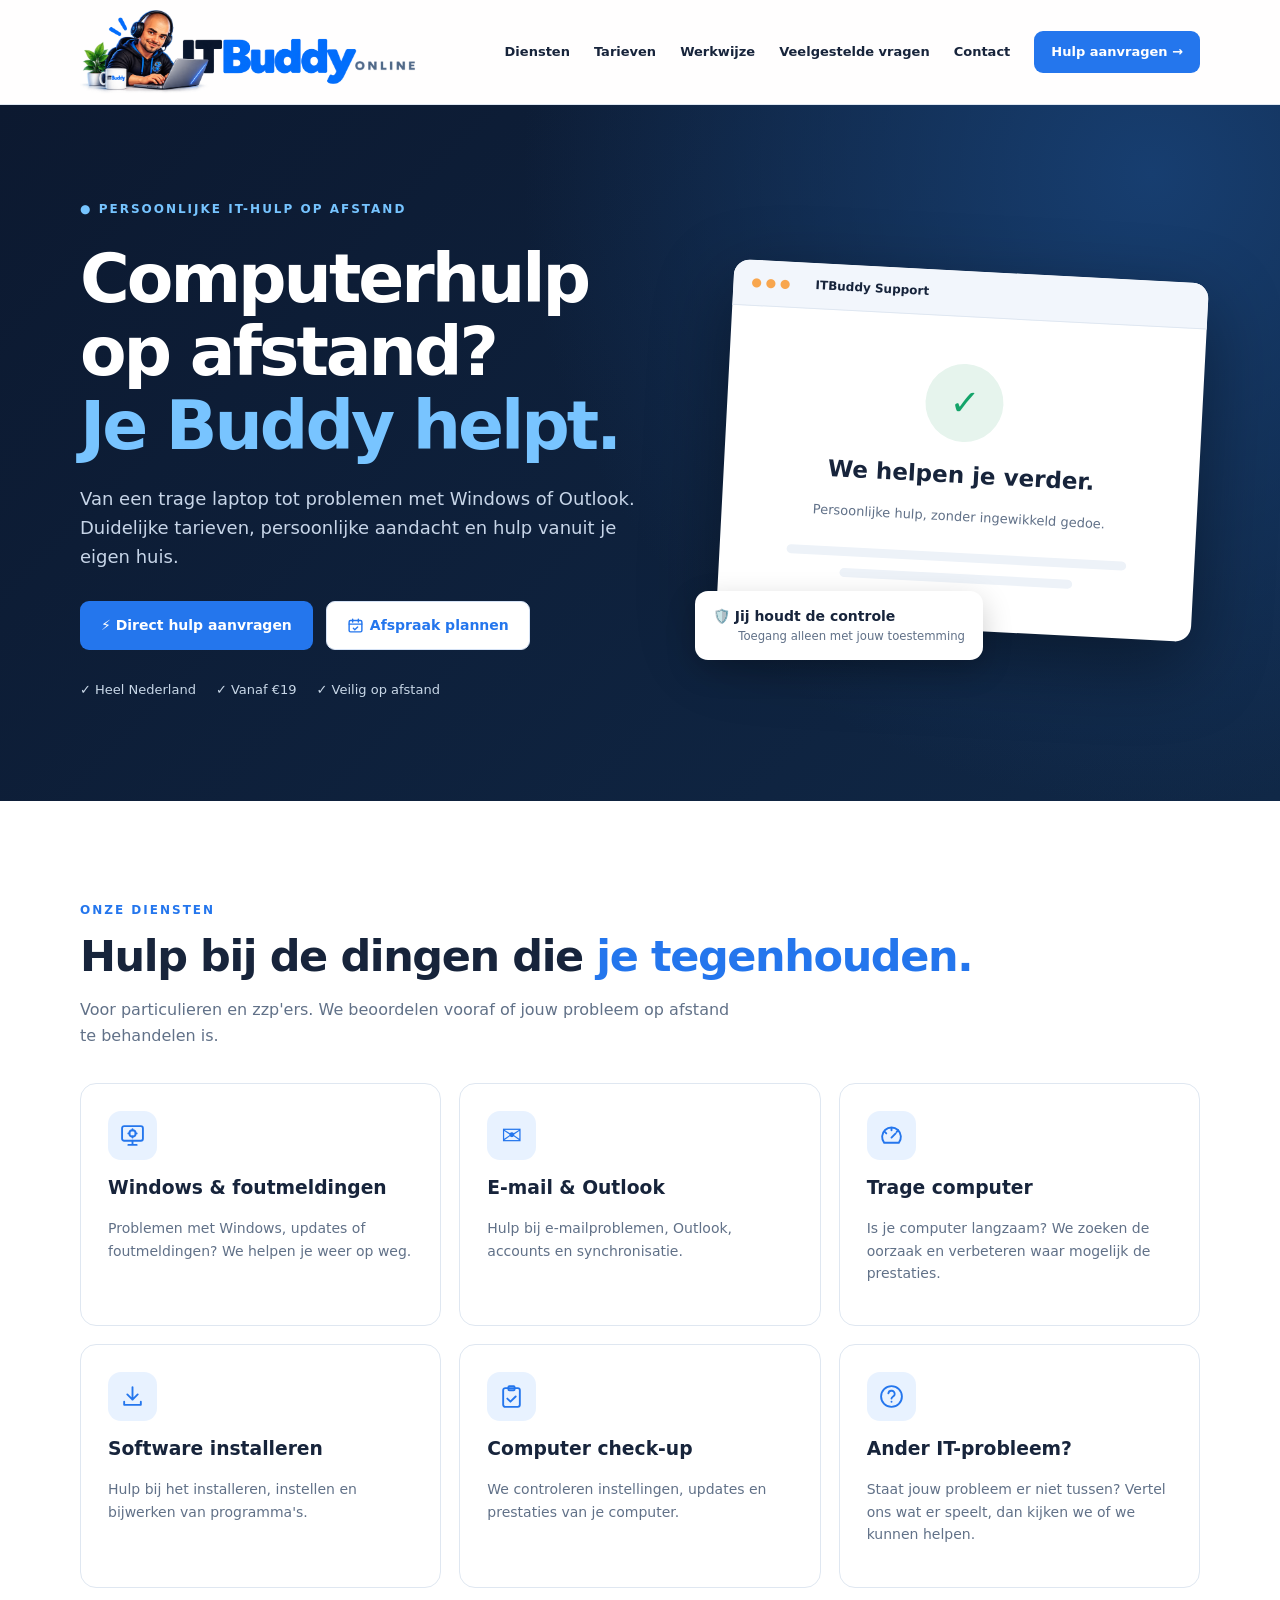
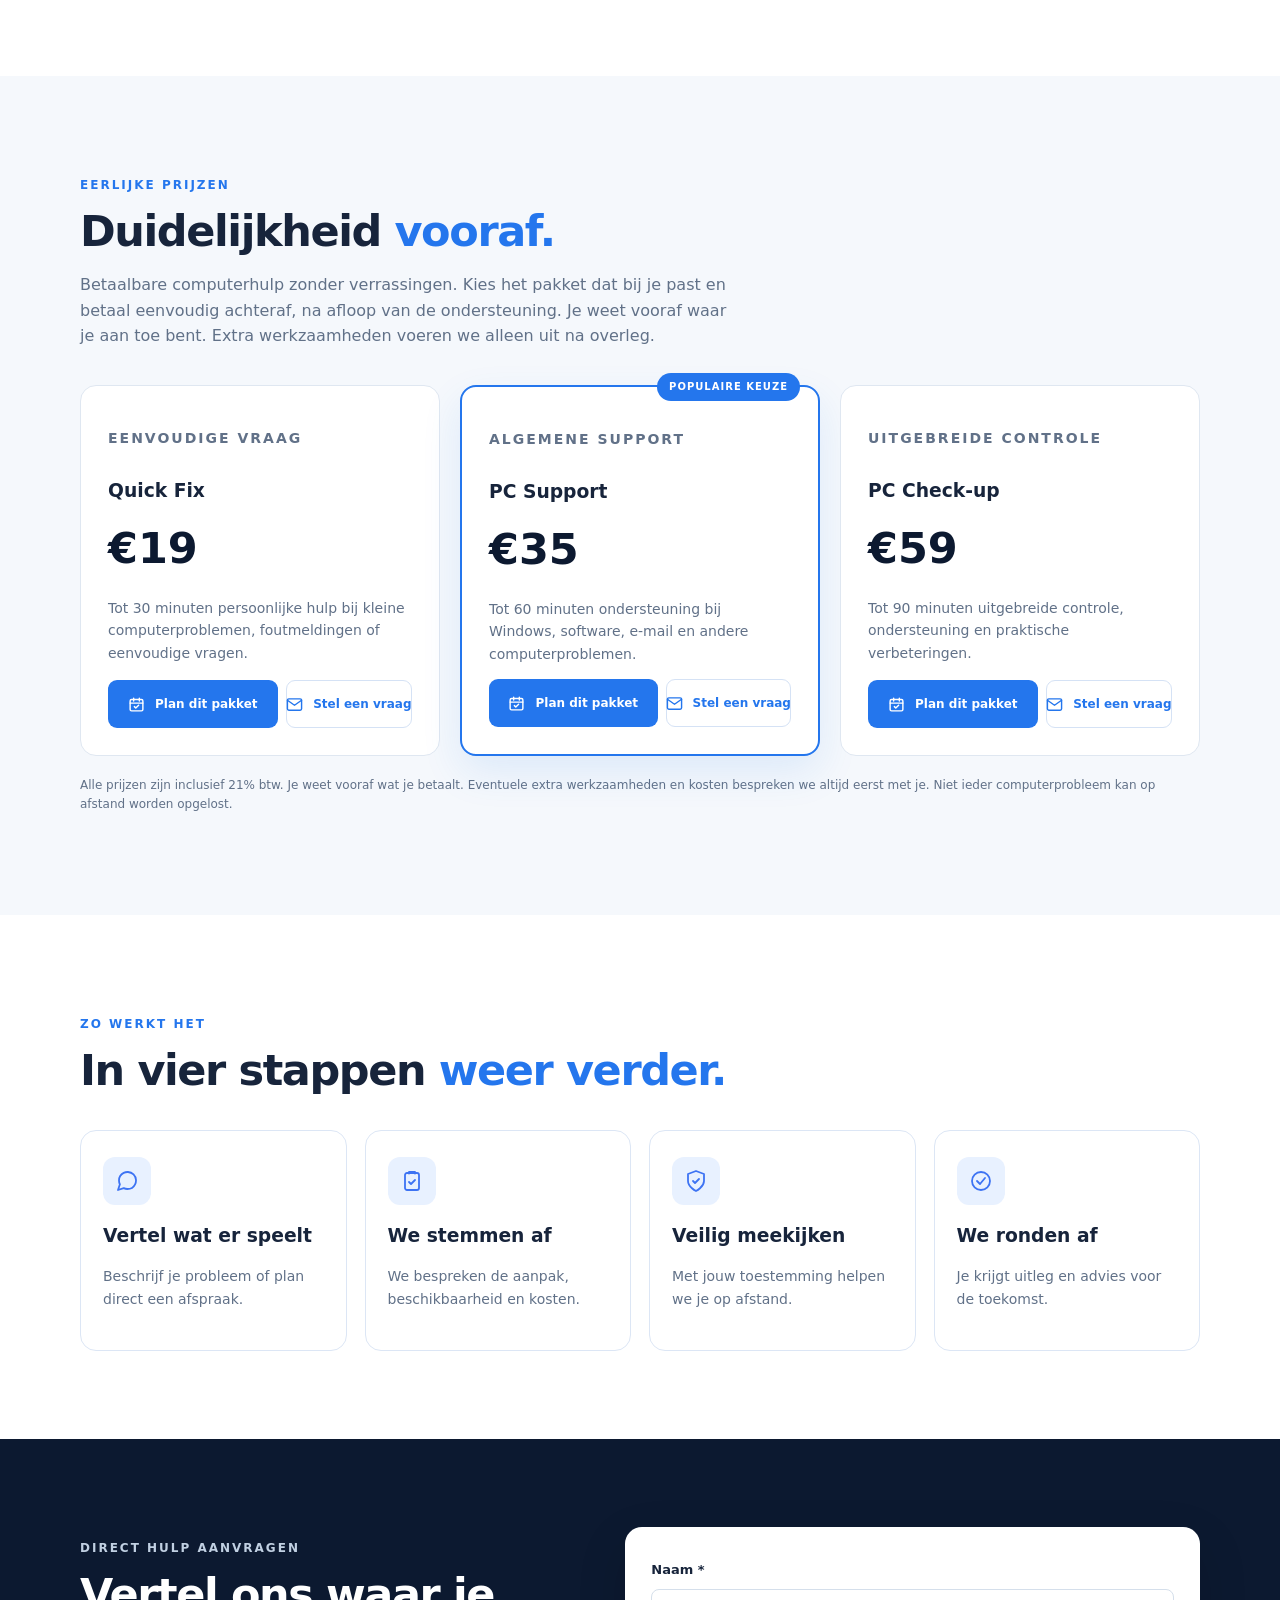
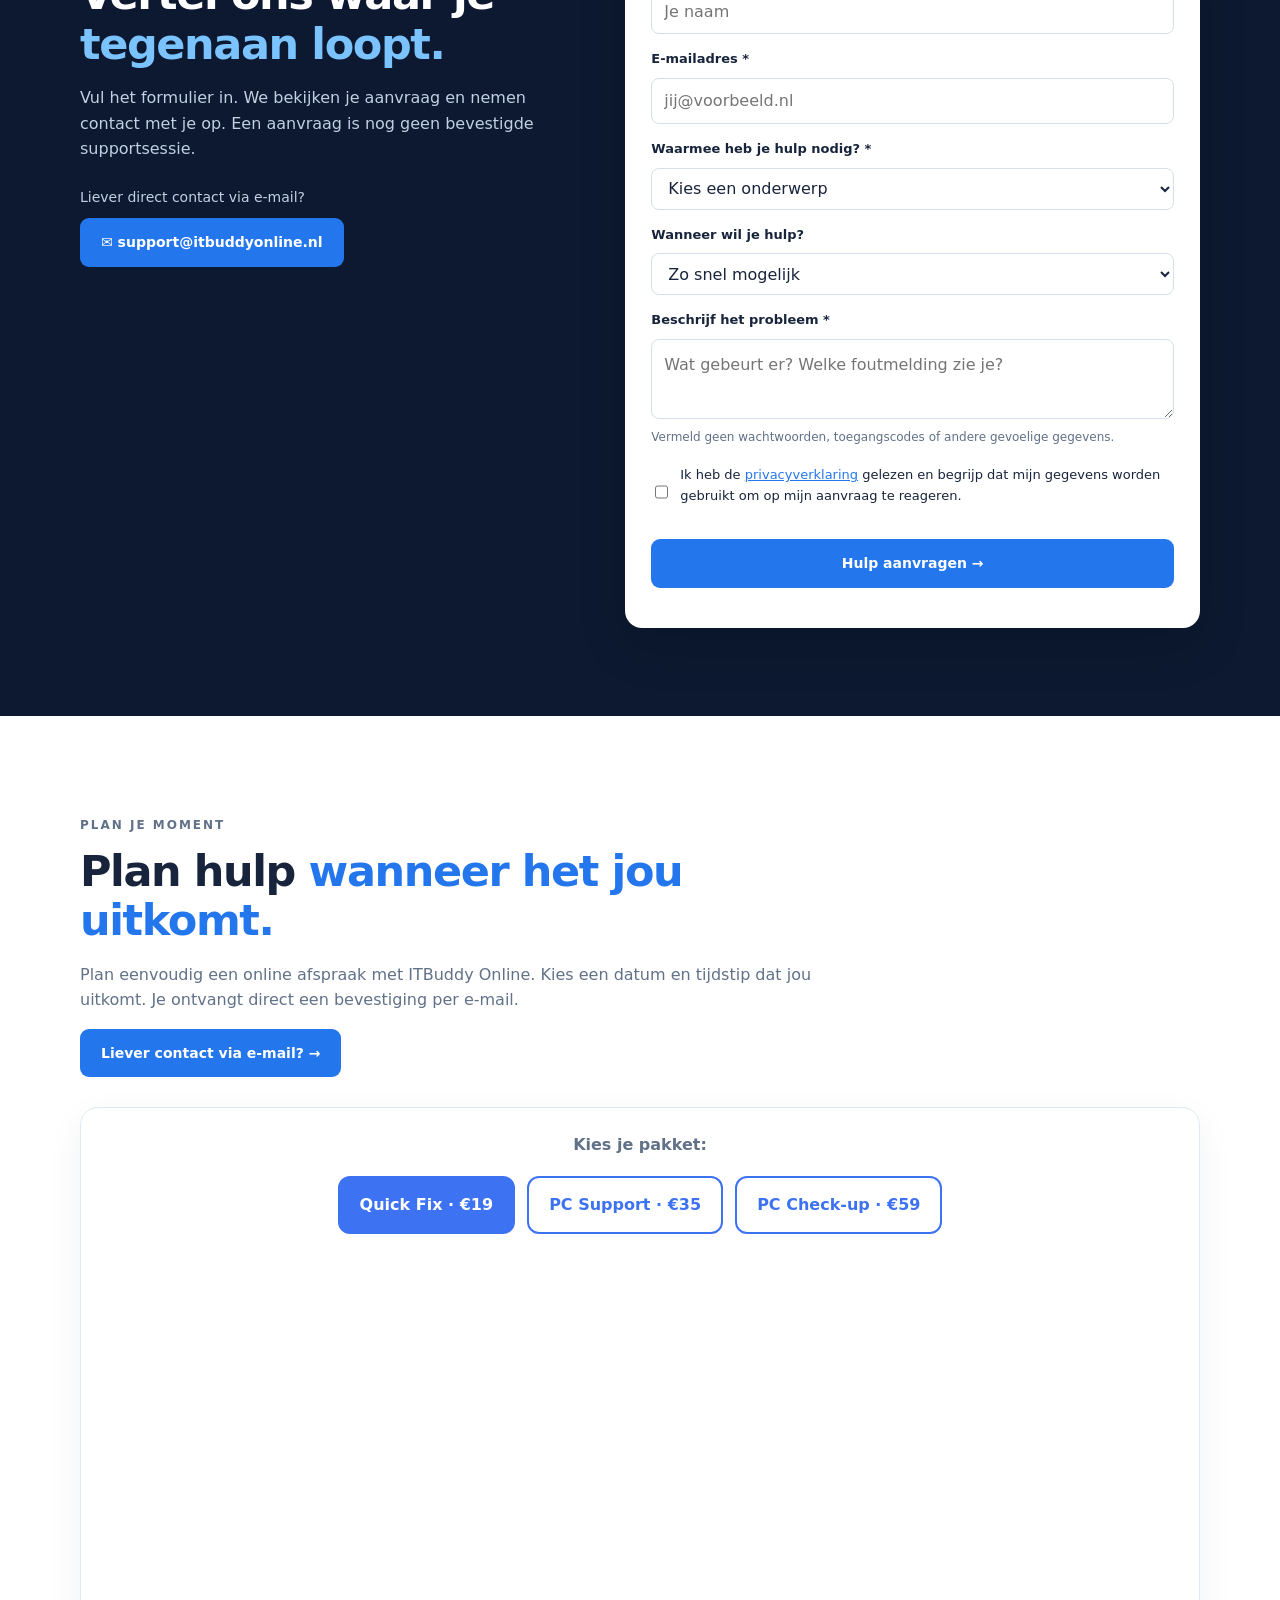
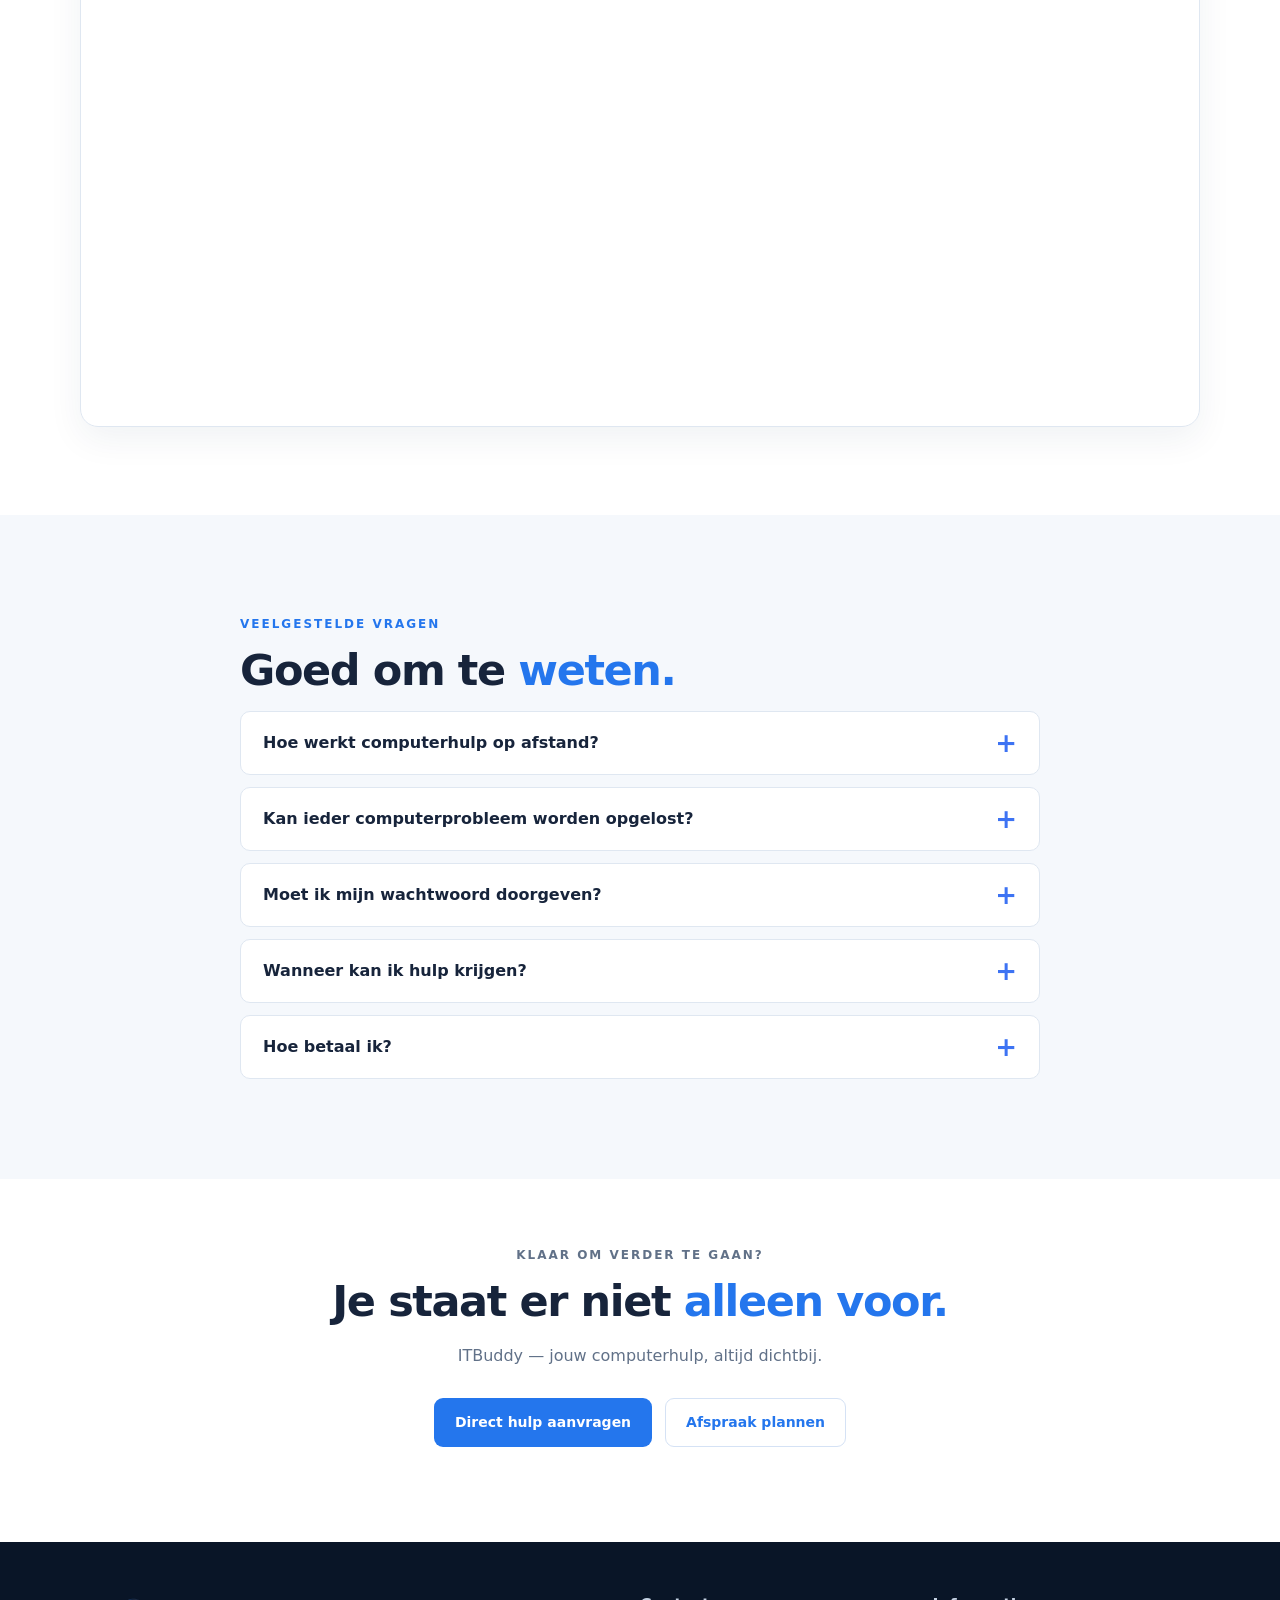
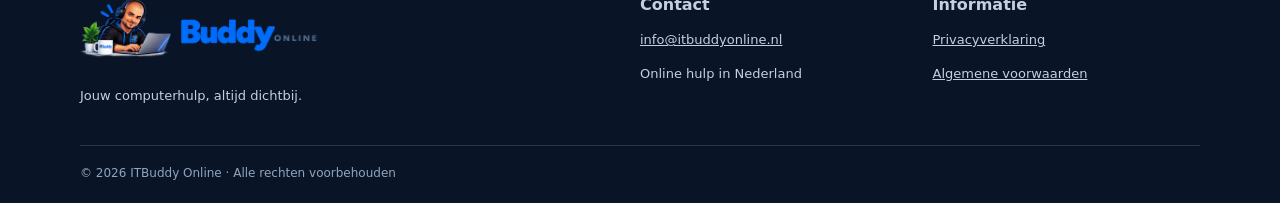
==== index.html @ d39e004c "Update hero section text in index.html" ====
<!doctype html>
<html lang="nl">
<head>
  <meta charset="utf-8">
  <meta name="viewport" content="width=device-width,initial-scale=1">
  <title>Computerhulp op Afstand vanaf €19 | ITBuddy Online</title>
  <meta name="description" content="Hulp nodig met je computer, laptop, Windows of Outlook? ITBuddy Online biedt persoonlijke computerhulp op afstand. Boek online en betaal achteraf.">
  <link rel="canonical" href="https://itbuddyonline.nl/">
  <link rel="stylesheet" href="style.css">
</head>
<body>

<header class="top"><div class="wrap nav"><a class="logo" href="#home" aria-label="ITBuddy Online home">
  <img src="itbuddy-header-compact.png" alt="ITBuddy Online" style="width:340px;height:auto;display:block;">
</a>
<button class="menu" aria-label="Menu openen" aria-expanded="false">☰</button><nav id="navigation"><a href="#diensten">Diensten</a><a href="#tarieven">Tarieven</a><a href="#werkwijze">Werkwijze</a><a href="#faq">Veelgestelde vragen</a><a href="#contact">Contact</a><a class="nav-cta" href="#hulp">Hulp aanvragen →</a></nav></div></header>
<main id="home"><section class="hero"><div class="wrap hero-grid"><div><div class="eyebrow">● PERSOONLIJKE IT-HULP OP AFSTAND</div><h1>Computerhulp op afstand?<br><em>Je Buddy helpt.</em></h1><p class="lead">Van een trage laptop tot problemen met Windows of Outlook. Duidelijke tarieven, persoonlijke aandacht en hulp vanuit je eigen huis.</p><div class="actions"><a class="btn primary" href="#hulp">⚡ Direct hulp aanvragen</a><a class="btn secondary" href="#afspraak">
  <svg xmlns="http://www.w3.org/2000/svg" width="17" height="17"
       viewBox="0 0 24 24" fill="none"
       stroke="currentColor" stroke-width="2"
       stroke-linecap="round" stroke-linejoin="round"
       style="vertical-align:middle;margin-right:6px;">
    <rect x="3" y="5" width="18" height="16" rx="2"/>
    <path d="M16 3v4M8 3v4M3 10h18"/>
    <path d="m9 16 2 2 4-4"/>
  </svg>
  Afspraak plannen
</a></div><div class="proof"><span>✓ Heel Nederland</span><span>✓ Vanaf €19</span><span>✓ Veilig op afstand</span></div></div><div class="hero-visual"><div class="screen"><div class="screen-top"><span>● ● ●</span><b>ITBuddy Support</b></div><div class="screen-body"><div class="orb">✓</div><h3>We helpen je verder.</h3><p>Persoonlijke hulp, zonder ingewikkeld gedoe.</p><div class="fake-line"></div><div class="fake-line short"></div></div></div><div class="float-card">🛡️ <strong>Jij houdt de controle</strong><small>Toegang alleen met jouw toestemming</small></div></div></div></section>
<section class="section" id="diensten"><div class="wrap"><p class="kicker">ONZE DIENSTEN</p><h2>Hulp bij de dingen die <span>je tegenhouden.</span></h2><p class="intro">Voor particulieren en zzp'ers. We beoordelen vooraf of jouw probleem op afstand te behandelen is.</p><div class="cards"><article class="card">
<div class="symbol"><svg width="25" height="25" viewBox="0 0 24 24" fill="none" stroke="currentColor" stroke-width="1.8" stroke-linecap="round" stroke-linejoin="round"><rect x="2" y="3" width="20" height="14" rx="2"/><path d="M8 21h8M12 17v4"/><circle cx="12" cy="10" r="3"/><path d="M12 6v1m0 6v1m-4-4h1m6 0h1"/></svg></div>
  <h3>Windows & foutmeldingen</h3><p>Problemen met Windows, updates of foutmeldingen? We helpen je weer op weg.</p></article><article class="card"><div class="symbol">✉</div><h3>E-mail & Outlook</h3><p>Hulp bij e-mailproblemen, Outlook, accounts en synchronisatie.</p></article><article class="card">
<div class="symbol"><svg width="25" height="25" viewBox="0 0 24 24" fill="none" stroke="currentColor" stroke-width="1.8" stroke-linecap="round" stroke-linejoin="round"><path d="M12 14l4-4"/><path d="M5 19a9 9 0 1 1 14 0z"/><path d="M12 5v2M5.6 8.6 7 10m10-1.4L18.4 7"/></svg></div>
  <h3>Trage computer</h3><p>Is je computer langzaam? We zoeken de oorzaak en verbeteren waar mogelijk de prestaties.</p></article><article class="card">
<div class="symbol"><svg width="25" height="25" viewBox="0 0 24 24" fill="none" stroke="currentColor" stroke-width="1.8" stroke-linecap="round" stroke-linejoin="round"><path d="M12 3v12m-5-5 5 5 5-5"/><path d="M4 17v3h16v-3"/></svg></div>
  <h3>Software installeren</h3><p>Hulp bij het installeren, instellen en bijwerken van programma's.</p></article><article class="card">
<div class="symbol"><svg width="25" height="25" viewBox="0 0 24 24" fill="none" stroke="currentColor" stroke-width="1.8" stroke-linecap="round" stroke-linejoin="round"><rect x="4" y="4" width="16" height="18" rx="2"/><rect x="9" y="2" width="6" height="4" rx="1"/><path d="m8 14 3 3 5-5"/></svg></div>
  <h3>Computer check-up</h3><p>We controleren instellingen, updates en prestaties van je computer.</p></article><article class="card">
<div class="symbol"><svg width="25" height="25" viewBox="0 0 24 24" fill="none" stroke="currentColor" stroke-width="1.8" stroke-linecap="round" stroke-linejoin="round"><circle cx="12" cy="12" r="10"/><path d="M9 9a3 3 0 0 1 6 1c0 2-3 2-3 4"/><path d="M12 17h.01"/></svg></div>
  <h3>Ander IT-probleem?</h3><p>Staat jouw probleem er niet tussen? Vertel ons wat er speelt, dan kijken we of we kunnen helpen.</p></article></div></div></section>

<section class="section muted" id="tarieven">
  <div class="wrap">
    <p class="kicker">EERLIJKE PRIJZEN</p>
    <h2>Duidelijkheid <span>vooraf.</span></h2>
    <p class="intro">
    Betaalbare computerhulp zonder verrassingen.
Kies het pakket dat bij je past en betaal
eenvoudig achteraf, na afloop van de ondersteuning.
Je weet vooraf waar je aan toe bent.
Extra werkzaamheden voeren we alleen uit na overleg.
    </p>

    <div class="prices">

      <article class="price">
        <p class="kicker">EENVOUDIGE VRAAG</p>
        <h3>Quick Fix</h3>
        <div class="amount">€19</div>
        <p>
          Tot 30 minuten persoonlijke hulp bij kleine
          computerproblemen, foutmeldingen of
          eenvoudige vragen.
        </p>
        <div class="price-actions">
          <a class="btn primary"
             href="#afspraak"
             onclick="changePackageByIndex(0)">
            <svg xmlns="http://www.w3.org/2000/svg" width="17" height="17" viewBox="0 0 24 24" fill="none" stroke="currentColor" stroke-width="2" stroke-linecap="round" stroke-linejoin="round" style="vertical-align:middle;margin-right:6px"><rect x="3" y="5" width="18" height="16" rx="2"/><path d="M16 3v4M8 3v4M3 10h18"/><path d="m9 15 2 2 4-4"/></svg>Plan dit pakket
          </a>
          <a class="btn secondary"
             href="mailto:support@itbuddyonline.nl?subject=Vraag%20over%20Quick%20Fix">
            <svg xmlns="http://www.w3.org/2000/svg" width="17" height="17" viewBox="0 0 24 24" fill="none" stroke="currentColor" stroke-width="2" stroke-linecap="round" stroke-linejoin="round" style="vertical-align:middle;margin-right:6px"><rect x="2" y="4" width="20" height="16" rx="2"/><path d="m2 6 10 7 10-7"/></svg>Stel een vraag
          </a>
        </div>
      </article>

      <article class="price featured">
        <div class="popular">POPULAIRE KEUZE</div>
        <p class="kicker">ALGEMENE SUPPORT</p>
        <h3>PC Support</h3>
        <div class="amount">€35</div>
        <p>
          Tot 60 minuten ondersteuning bij Windows,
          software, e-mail en andere computerproblemen.
        </p>
        <div class="price-actions">
          <a class="btn primary"
             href="#afspraak"
             onclick="changePackageByIndex(1)">
            <svg xmlns="http://www.w3.org/2000/svg" width="17" height="17" viewBox="0 0 24 24" fill="none" stroke="currentColor" stroke-width="2" stroke-linecap="round" stroke-linejoin="round" style="vertical-align:middle;margin-right:6px"><rect x="3" y="5" width="18" height="16" rx="2"/><path d="M16 3v4M8 3v4M3 10h18"/><path d="m9 15 2 2 4-4"/></svg>Plan dit pakket
          </a>
          <a class="btn secondary"
             href="mailto:support@itbuddyonline.nl?subject=Vraag%20over%20PC%20Support">
            <svg xmlns="http://www.w3.org/2000/svg" width="17" height="17" viewBox="0 0 24 24" fill="none" stroke="currentColor" stroke-width="2" stroke-linecap="round" stroke-linejoin="round" style="vertical-align:middle;margin-right:6px"><rect x="2" y="4" width="20" height="16" rx="2"/><path d="m2 6 10 7 10-7"/></svg>Stel een vraag
          </a>
        </div>
      </article>

      <article class="price">
        <p class="kicker">UITGEBREIDE CONTROLE</p>
        <h3>PC Check-up</h3>
        <div class="amount">€59</div>
        <p>
          Tot 90 minuten uitgebreide controle,
          ondersteuning en praktische verbeteringen.
        </p>
        <div class="price-actions">
          <a class="btn primary"
             href="#afspraak"
             onclick="changePackageByIndex(2)">
            <svg xmlns="http://www.w3.org/2000/svg" width="17" height="17" viewBox="0 0 24 24" fill="none" stroke="currentColor" stroke-width="2" stroke-linecap="round" stroke-linejoin="round" style="vertical-align:middle;margin-right:6px"><rect x="3" y="5" width="18" height="16" rx="2"/><path d="M16 3v4M8 3v4M3 10h18"/><path d="m9 15 2 2 4-4"/></svg>Plan dit pakket
          </a>
          <a class="btn secondary"
             href="mailto:support@itbuddyonline.nl?subject=Vraag%20over%20PC%20Check-up">
            <svg xmlns="http://www.w3.org/2000/svg" width="17" height="17" viewBox="0 0 24 24" fill="none" stroke="currentColor" stroke-width="2" stroke-linecap="round" stroke-linejoin="round" style="vertical-align:middle;margin-right:6px"><rect x="2" y="4" width="20" height="16" rx="2"/><path d="m2 6 10 7 10-7"/></svg>Stel een vraag
          </a>
        </div>
      </article>

    </div>

    <p class="note">
      Alle prijzen zijn inclusief 21% btw. Je weet vooraf wat je betaalt. Eventuele extra werkzaamheden en kosten bespreken we altijd eerst met je. Niet ieder computerprobleem kan op afstand worden opgelost.
    </p>
  </div>
</section>


<section class="section" id="werkwijze">
  <div class="wrap">
    <p class="kicker">ZO WERKT HET</p>
    <h2>In vier stappen <span>weer verder.</span></h2>

    <div class="steps">

      <div class="step-card">
       
<div class="step-icon">
  <svg width="24" height="24" viewBox="0 0 24 24"
       fill="none" stroke="currentColor" stroke-width="1.8"
       stroke-linecap="round" stroke-linejoin="round">
    <path d="M21 11.5a8.4 8.4 0 0 1-.9 3.8 8.5 8.5 0 0 1-7.6 4.7 8.4 8.4 0 0 1-3.8-.9L3 21l1.9-5.7a8.4 8.4 0 0 1-.9-3.8 8.5 8.5 0 0 1 4.7-7.6 8.4 8.4 0 0 1 3.8-.9h.5a8.5 8.5 0 0 1 8 8v.5z"/>
  </svg>
</div>
        <h3>Vertel wat er speelt</h3>
        <p>Beschrijf je probleem of plan direct een afspraak.</p>
      </div>

      <div class="step-card">
        <div class="step-icon"><svg width="24" height="24" viewBox="0 0 24 24" fill="none" stroke="currentColor" stroke-width="1.8" stroke-linecap="round" stroke-linejoin="round"><rect x="5" y="4" width="14" height="17" rx="2"/><path d="M9 4.5V3h6v1.5M9 13l2 2 4-4"/></svg></div>
        <h3>We stemmen af</h3>
        <p>We bespreken de aanpak, beschikbaarheid en kosten.</p>
      </div>

      <div class="step-card">
        <div class="step-icon"><svg width="24" height="24" viewBox="0 0 24 24" fill="none" stroke="currentColor" stroke-width="1.8" stroke-linecap="round" stroke-linejoin="round"><path d="M12 22s8-4 8-10V5l-8-3-8 3v7c0 6 8 10 8 10z"/><path d="m9 12 2 2 4-4"/></svg></div>
        <h3>Veilig meekijken</h3>
        <p>Met jouw toestemming helpen we je op afstand.</p>
      </div>

      <div class="step-card">
        <div class="step-icon"><svg width="24" height="24" viewBox="0 0 24 24" fill="none" stroke="currentColor" stroke-width="1.8" stroke-linecap="round" stroke-linejoin="round"><circle cx="12" cy="12" r="9"/><path d="m8 12 3 3 5-6"/></svg></div>
        <h3>We ronden af</h3>
        <p>Je krijgt uitleg en advies voor de toekomst.</p>
      </div>

    </div>
  </div>
</section>

<section class="section dark" id="hulp"><div class="wrap contact-grid"><div><p class="kicker">DIRECT HULP AANVRAGEN</p><h2>Vertel ons waar je <span>tegenaan loopt.</span></h2><p>Vul het formulier in. We bekijken je aanvraag en nemen contact met je op. Een aanvraag is nog geen bevestigde supportsessie.</p><p class="email-intro">Liever direct contact via e-mail?</p><a class="btn primary" href="mailto:support@itbuddyonline.nl">
  ✉ support@itbuddyonline.nl
</a></div><div class="form-card"><form id="support-form"><label for="fullname">Naam *</label><input id="fullname" name="name" autocomplete="name" required maxlength="100" placeholder="Je naam"><label for="mail">E-mailadres *</label><input id="mail" type="email" name="email" autocomplete="email" required maxlength="200" placeholder="jij@voorbeeld.nl"><label for="category">Waarmee heb je hulp nodig? *</label><select id="category" name="category" required><option value="">Kies een onderwerp</option><option>Windows & foutmeldingen</option><option>E-mail & Outlook</option><option>Trage computer</option><option>Software installeren</option><option>Computer check-up</option><option>Anders</option></select><label for="urgency">Wanneer wil je hulp?</label><select id="urgency" name="urgency"><option>Zo snel mogelijk</option><option>Op een later moment</option></select><label for="details">Beschrijf het probleem *</label><textarea id="details" name="details" rows="4" required maxlength="2000" placeholder="Wat gebeurt er? Welke foutmelding zie je?"></textarea><p class="form-hint">Vermeld geen wachtwoorden, toegangscodes of andere gevoelige gegevens.</p><label class="consent"><input type="checkbox" required name="consent" value="yes"><span>Ik heb de <a href="privacy.html" target="_blank" rel="noopener">privacyverklaring</a> gelezen en begrijp dat mijn gegevens worden gebruikt om op mijn aanvraag te reageren.</span></label><button class="btn primary wide" type="submit">Hulp aanvragen →</button><p class="form-status" role="status" aria-live="polite"></p></form></div></div></section>

<!-- Bevestigingspop-up ITBuddy -->
<div id="success-popup" class="success-overlay" hidden>
  <div class="success-modal" role="dialog"
       aria-modal="true"
       aria-labelledby="success-title">

    <button type="button" class="success-close"
            aria-label="Sluiten">×</button>

    <img src="itbuddy-succes.png"
         alt="ITBuddy met twee duimen omhoog"
         class="success-mascot">

    <div class="success-check">✓</div>

    <h2 id="success-title">
      Aanvraag <span>succesvol verzonden!</span>
    </h2>

    <p>
      Bedankt voor je bericht! We hebben je aanvraag
      ontvangen en nemen zo snel mogelijk contact met je op.
    </p>

    <button type="button" class="success-button">
      Sluiten
    </button>

  </div>
</div>

  <section class="section" id="afspraak"><div class="wrap booking"><div><p class="kicker">PLAN JE MOMENT</p><h2>Plan hulp <span>wanneer het jou uitkomt.</span></h2><p>Plan eenvoudig een online afspraak met ITBuddy Online. Kies een datum en tijdstip dat jou uitkomt. Je ontvangt direct een bevestiging per e-mail.</p><a class="btn primary" href="mailto:info@itbuddyonline.nl?subject=Afspraak%20aanvragen">Liever contact via e-mail? →</a></div><div class="booking-card">

<div class="package-selector">
  <p><strong>Kies je pakket:</strong></p>
  <div class="package-buttons">
    <button type="button" class="package-btn active" onclick="changePackageByIndex(0)" aria-pressed="true">Quick Fix · €19</button>
    <button type="button" class="package-btn" onclick="changePackageByIndex(1)" aria-pressed="false">PC Support · €35</button>
    <button type="button" class="package-btn" onclick="changePackageByIndex(2)" aria-pressed="false">PC Check-up · €59</button>
  </div>
</div>
<div id="itbuddy-calendar" style="min-width:0;width:100%;height:540px;">
  <iframe id="itbuddy-calendar-frame" title="Boek Quick Fix bij ITBuddy Online" src="https://cal.com/itbuddyonline/quickfix?embed=true" loading="lazy" style="display:block;width:100%;height:100%;border:0;border-radius:12px;" allow="payment"></iframe>
</div>
<script>
const itbuddyPackages = [
  {name: 'Quick Fix', url: 'https://cal.com/itbuddyonline/quickfix?embed=true'},
  {name: 'PC Support', url: 'https://cal.com/itbuddyonline/pcsupport?embed=true'},
  {name: 'PC Check-up', url: 'https://cal.com/itbuddyonline/pccheckup?embed=true'}
];
function changePackageByIndex(index) {
  const item = itbuddyPackages[index];
  if (!item) return;
  document.querySelectorAll('.package-btn').forEach((button, i) => {
    button.classList.toggle('active', i === index);
    button.setAttribute('aria-pressed', String(i === index));
  });
  const frame = document.getElementById('itbuddy-calendar-frame');
  frame.title = 'Boek ' + item.name + ' bij ITBuddy Online';
  if (frame.getAttribute('src') !== item.url) frame.src = item.url;
}
</script>
</div></div></section>
<section class="section muted" id="faq"><div class="wrap narrow"><p class="kicker">VEELGESTELDE VRAGEN</p><h2>Goed om te <span>weten.</span></h2><details><summary>Hoe werkt computerhulp op afstand?</summary><p>We spreken samen een tijd af en gebruiken een geschikte remote-supportoplossing. Jij start de verbinding en houdt de controle.</p></details><details><summary>Kan ieder computerprobleem worden opgelost?</summary><p>Nee. Hardwaredefecten en sommige netwerkproblemen vragen fysieke hulp. We beoordelen vooraf wat mogelijk is.</p></details><details><summary>Moet ik mijn wachtwoord doorgeven?</summary><p>Nee. Deel nooit je wachtwoord via het aanvraagformulier. Indien nodig voer je gegevens zelf in tijdens de sessie.</p></details><details><summary>Wanneer kan ik hulp krijgen?</summary><p>Beschikbaarheid wordt na je aanvraag bevestigd. Er is nog geen gegarandeerde responstijd of 24/7-dienst.</p></details><details><summary>Hoe betaal ik?</summary><p>De betaalwijze en voorwaarden worden vooraf bevestigd. Een geïntegreerde betaalfunctie wordt later aangesloten.</p></details></div></section>
<section class="section" id="contact"><div class="wrap final-cta"><p class="kicker">KLAAR OM VERDER TE GAAN?</p><h2>Je staat er niet <span>alleen voor.</span></h2><p>ITBuddy — jouw computerhulp, altijd dichtbij.</p><div class="actions center"><a class="btn primary" href="#hulp">Direct hulp aanvragen</a><a class="btn secondary" href="#afspraak">Afspraak plannen</a></div></div></section></main>
<footer><div class="wrap foot"><div><a class="logo footer-logo" href="#home" aria-label="ITBuddy Online - naar boven">
  <img src="itbuddy-header-compact.png" alt="ITBuddy Online">
</a><p>Jouw computerhulp, altijd dichtbij.</p></div><div><strong>Contact</strong><p><a href="mailto:info@itbuddyonline.nl">info@itbuddyonline.nl</a></p><p>Online hulp in Nederland</p></div><div><strong>Informatie</strong><p><a href="privacy.html">Privacyverklaring</a></p><p><a href="voorwaarden.html">Algemene voorwaarden</a></p></div></div><div class="wrap copyright">© <span id="year"></span> ITBuddy Online · Alle rechten voorbehouden</div></footer><script src="script.js"></script></body></html>
---- style.css ----
:root{--navy:#0c1930;--navy2:#102744;--blue:#2476ed;--sky:#61b4ff;--ink:#17243b;--muted:#617188;--bg:#f5f8fc;--line:#dfe7f1}*{box-sizing:border-box}html{scroll-behavior:smooth}body{margin:0;font:16px/1.6 system-ui,-apple-system,Segoe UI,Arial,sans-serif;color:var(--ink)}a{color:inherit}button,input,select,textarea{font:inherit}.wrap{width:min(1120px,calc(100% - 40px));margin:auto}.top{position:sticky;top:0;z-index:10;background:#fffefef5;backdrop-filter:blur(12px);border-bottom:1px solid var(--line)}.nav{display:flex;align-items:center;justify-content:space-between;min-height:76px}.logo{font-weight:850;font-size:27px;letter-spacing:-1.2px;text-decoration:none;display:inline-flex;align-items:baseline;gap:0;color:var(--navy)}.logo span{color:var(--blue)}.logo small{font-size:9px;letter-spacing:2px;margin-left:6px;color:var(--muted)}.logo-icon{color:var(--blue);margin-right:9px;font-size:29px}nav{display:flex;align-items:center;gap:24px}nav a{text-decoration:none;font-weight:650;font-size:13px}nav a:hover{color:var(--blue)}.nav-cta{background:var(--blue);color:white!important;padding:11px 17px;border-radius:9px}.menu{display:none}.hero{background:radial-gradient(circle at 90% 10%,#173e70 0,transparent 48%),linear-gradient(135deg,#0c1930,#102847);color:white;padding:95px 0 100px;overflow:hidden}.hero-grid{display:grid;grid-template-columns:1.1fr .9fr;align-items:center;gap:65px}.eyebrow,.kicker{font-size:12px;font-weight:800;letter-spacing:2px;color:var(--blue)}.eyebrow{color:#76c4ff}.hero h1{font-size:clamp(42px,5.3vw,70px);line-height:1.08;letter-spacing:-3px;margin:23px 0}.hero h1 em{font-style:normal;color:#78c4ff}.lead{font-size:18px;color:#c7d5e8;max-width:560px}.actions{display:flex;flex-wrap:wrap;gap:13px;margin:30px 0}.btn{display:inline-flex;align-items:center;justify-content:center;text-align:center;min-height:48px;padding:12px 20px;border-radius:9px;font-weight:750;text-decoration:none;border:1px solid transparent;cursor:pointer;font-size:14px}.btn.primary{background:var(--blue);color:#fff}.btn.primary:hover{background:#105dcc}.btn.secondary{background:#fff;color:var(--blue);border-color:#d5e2f5}.btn.secondary:hover{background:#edf5ff}.proof{display:flex;gap:20px;flex-wrap:wrap;color:#c9d8e8;font-size:13px}.screen{background:#fff;border-radius:16px;box-shadow:0 25px 75px #0006;transform:rotate(3deg);color:var(--ink);overflow:hidden}.screen-top{background:#f2f6fc;border-bottom:1px solid var(--line);padding:13px 18px;display:flex;gap:25px;font-size:12px}.screen-top span{color:#f8a64e}.screen-body{text-align:center;padding:47px 25px}.orb{background:#e6f4ed;color:#14a46a;border-radius:50%;width:78px;height:78px;display:grid;place-items:center;margin:auto;font-size:36px}.screen h3{font-size:23px;margin:15px 0 4px}.screen p{color:var(--muted);font-size:13px}.fake-line{height:9px;border-radius:10px;background:#edf2f8;width:80%;margin:25px auto 0}.fake-line.short{width:55%;margin-top:12px}.hero-visual{position:relative}.float-card{position:absolute;bottom:-30px;left:-30px;background:#fff;color:var(--ink);border-radius:13px;padding:14px 18px;box-shadow:0 10px 30px #0003;font-size:14px}.float-card small{display:block;color:var(--muted);margin-left:25px}.section{padding:88px 0}.section.muted{background:var(--bg)}h2{font-size:clamp(30px,4vw,43px);line-height:1.15;letter-spacing:-1.4px;margin:10px 0 16px}h2 span{color:var(--blue)}.intro{color:var(--muted);max-width:650px;margin-bottom:35px}.cards{display:grid;grid-template-columns:repeat(3,1fr);gap:18px}.card,.price{border:1px solid var(--line);background:#fff;border-radius:16px;padding:27px}.card h3,.price h3{margin:13px 0 8px}.card p,.price p{color:var(--muted);font-size:14px}.symbol{width:49px;height:49px;border-radius:13px;background:#e8f2ff;color:var(--blue);display:grid;place-items:center;font-size:25px}.prices{display:grid;grid-template-columns:repeat(3,1fr);gap:20px;margin-top:36px}.price{position:relative;display:flex;flex-direction:column}.price.featured{border:2px solid var(--blue);box-shadow:0 16px 40px #1b72e51c}.popular{position:absolute;top:-14px;right:18px;background:var(--blue);color:white;font-size:10px;letter-spacing:1px;font-weight:800;border-radius:30px;padding:6px 12px}.amount{font-size:43px;font-weight:850;color:var(--navy)}.price .btn{margin-top:auto}.price>p:not(.kicker){min-height:65px}.note{color:var(--muted);font-size:12px;margin-top:20px}.steps{display:grid;grid-template-columns:repeat(4,1fr);gap:25px;margin-top:35px}.steps b{font-size:36px;color:#b4d6ff}.steps h3{margin:5px 0}.steps p{color:var(--muted);font-size:14px}.dark{background:var(--navy);color:white}.dark h2 span{color:#7bc3ff}.dark p{color:#c1d0e2}.contact-grid{display:grid;grid-template-columns:.9fr 1.1fr;gap:75px;align-items:start}.info-pill{display:inline-block;border:1px solid #4d6380;padding:12px 18px;border-radius:9px;margin-top:20px}.small{font-size:12px}.form-card{background:white;color:var(--ink);border-radius:17px;padding:32px;box-shadow:0 18px 50px #0002}form{display:flex;flex-direction:column;gap:8px}label{font-weight:700;font-size:13px;margin-top:9px}input:not([type=checkbox]),select,textarea{width:100%;border:1px solid #d5dfeb;background:#fff;border-radius:8px;padding:12px;color:var(--ink)}input:focus,select:focus,textarea:focus{outline:2px solid #9bc8ff;border-color:var(--blue)}.form-hint{font-size:12px!important;color:var(--muted)!important;margin:3px 0}.consent{display:flex;align-items:flex-start;gap:9px;font-weight:400}.consent input{margin-top:5px}.consent a{color:var(--blue)}.wide{width:100%;margin-top:14px}.form-status{font-size:13px!important;margin:5px 0!important}.booking{display:grid;grid-template-columns:minmax(0,0.75fr) minmax(0,1.25fr);gap:35px;align-items:start}.booking>div>p{color:var(--muted)}.booking-card{border:1px solid var(--line);border-radius:18px;padding:40px;text-align:center;box-shadow:0 12px 35px #102a4910}.calendar-icon{font-size:50px;color:var(--blue)}.booking-card p{color:var(--muted)}.placeholder{border:2px dashed #cbd8e8;border-radius:10px;padding:22px;color:var(--muted);font-size:14px;margin-top:25px}.narrow{max-width:800px}.narrow details{background:white;border:1px solid var(--line);border-radius:10px;padding:18px 22px;margin:12px 0}.narrow summary{font-weight:750;cursor:pointer}.narrow details p{color:var(--muted)}.final-cta{text-align:center}.final-cta p{color:var(--muted)}.center{justify-content:center}footer{background:#091527;color:#c3d0e1;padding:50px 0 20px}.foot{display:grid;grid-template-columns:2fr 1fr 1fr;gap:25px}.foot .logo{color:white}.foot p{font-size:13px}.foot a{color:inherit}.copyright{border-top:1px solid #25364e;margin-top:25px;padding-top:18px;font-size:12px;color:#91a4bd}@media(max-width:850px){.menu{display:block;background:none;border:0;font-size:25px;cursor:pointer}nav{display:none;position:absolute;top:75px;left:0;right:0;background:white;flex-direction:column;align-items:stretch;padding:20px;box-shadow:0 12px 20px #0001}nav.open{display:flex}.hero-grid,.contact-grid,.booking{grid-template-columns:1fr;gap:45px}.hero-visual{max-width:500px;margin:15px auto}.cards,.prices{grid-template-columns:repeat(2,1fr)}.steps{grid-template-columns:repeat(2,1fr)}}@media(max-width:560px){.hero{padding:65px 0 80px}.hero h1{letter-spacing:-1.8px}.cards,.prices,.steps,.foot{grid-template-columns:1fr}.section{padding:65px 0}.float-card{left:0}.form-card{padding:22px}.proof{gap:10px}.screen-body{padding:25px 15px}}
/* Uitlijning van de afspraken-sectie */
.booking > div:first-child {
  align-self: start;
}

.booking {
  align-items: start;
}
.info-pill {
  text-decoration: none;
}

.info-pill:hover {
  text-decoration: none;
  border-color: #2476ed;
}
.email-intro {
  color: #ffffff;
  font-size: 14px;
  margin: 24px 0 10px;
}
/* Compacte navigatiebalk */
header.top {
    padding-top: 0;
    padding-bottom: 0;
}

header.top .wrap {
    min-height: 90px;
    display: flex;
    align-items: center;
}

/* ITBuddy - hover-effect dienstenkaarten */
.cards .card {
    transition: transform 0.25s ease,
                box-shadow 0.25s ease,
                border-color 0.25s ease;
}

@media (hover: hover) {
    .cards .card:hover {
        transform: translateY(-5px);
        box-shadow: 0 12px 28px rgba(15, 23, 42, 0.09);
        border-color: #b9ccff;
    }
}

@media (prefers-reduced-motion: reduce) {
    .cards .card {
        transition: none;
    }
}

/* ITBuddy pakketkeuze */
.package-selector {
  margin-bottom: 22px;
}

.package-selector p {
  margin-bottom: 12px;
  font-size: 16px;
}

.package-buttons {
  display: flex;
  flex-wrap: wrap;
  gap: 10px;
}

.package-btn {
  padding: 13px 18px;
  background: #fff;
  color: #3d73f3;
  border: 1px solid #cbd9f5;
  border-radius: 9px;
  font: inherit;
  font-weight: 700;
  cursor: pointer;
  transition: background 0.2s, color 0.2s;
}

.package-btn:hover,
.package-btn.active {
  background: #3d73f3;
  color: #fff;
  border-color: #3d73f3;
}


/* Mooie ITBuddy pakketknoppen */

.package-selector {
  width: 100%;
  margin-bottom: 32px;
  text-align: center;
}

.package-selector p {
  margin-bottom: 18px;
  font-size: 16px;
  font-weight: 700;
}

.package-buttons {
  display: flex;
  justify-content: center;
  flex-wrap: wrap;
  gap: 12px;
  margin-bottom: 28px;
}

.package-btn {
  background: white;
  color: #3d73f3;
  border: 2px solid #3d73f3;
  border-radius: 12px;
  padding: 14px 20px;
  font: inherit;
  font-weight: 700;
  cursor: pointer;
  transition: all 0.2s ease;
}

.package-btn:hover {
  background: #eaf1ff;
}

.package-btn.active,
.package-btn.active:hover {
  background: #3d73f3;
  color: white;
  border-color: #3d73f3;
}

@media (max-width: 600px) {
  .package-buttons {
    flex-direction: column;
  }

  .package-btn {
    width: 100%;
  }
}


/* Hover-kleuren pakketknoppen corrigeren */

.package-btn:hover:not(.active) {
  background: #eaf1ff;
  color: #3d73f3;
  border-color: #3d73f3;
}

.package-btn.active:hover {
  background: #3d73f3;
  color: #ffffff;
  border-color: #3d73f3;
}

/* ITBuddy - hover-effect tariefkaarten */

.price {
  transition: transform 0.25s ease,
              box-shadow 0.25s ease,
              border-color 0.25s ease;
}

.price:hover {
  transform: translateY(-6px);
  box-shadow: 0 14px 32px rgba(61, 115, 243, 0.14);
  border-color: #3d73f3;
}

.price.featured:hover {
  box-shadow: 0 16px 36px rgba(61, 115, 243, 0.22);
}

@media (prefers-reduced-motion: reduce) {
  .price {
    transition: none;
  }
}

/* Tariefkaarten: knoppen netjes naast elkaar */

.price-actions {
  display: flex;
  align-items: center;
  gap: 8px;
  flex-wrap: wrap;
  margin-top: auto;
}

.price-actions .btn {
  display: inline-flex;
  align-items: center;
  justify-content: center;
  gap: 4px;
  width: auto;
  padding: 13px 12px;
  white-space: nowrap;
  font-size: 13px;
}

.price-actions .btn svg {
  flex-shrink: 0;
}

@media (max-width: 480px) {
  .price-actions {
    flex-direction: column;
    align-items: stretch;
  }

  .price-actions .btn {
    width: 100%;
  }
}

/* ITBuddy - duidelijke hoofdknop bij tarieven */

.price-actions {
  display: flex;
  flex-wrap: nowrap;
  gap: 8px;
  width: 100%;
}

.price-actions .btn.primary {
  flex: 1.4;
  min-width: 0;
}

.price-actions .btn.secondary {
  flex: 1;
  min-width: 0;
}

.price-actions .btn {
  padding: 13px 8px;
  font-size: 12px;
}

@media (max-width: 600px) {
  .price-actions {
    flex-direction: column;
  }

  .price-actions .btn {
    width: 100%;
  }
}

/* ITBuddy - Zo werkt het */

#werkwijze .steps {
  display: grid;
  grid-template-columns: repeat(4, minmax(0, 1fr));
  gap: 18px;
  margin-top: 35px;
}

#werkwijze .step-card {
  background: #ffffff;
  border: 1px solid #dce6f5;
  border-radius: 16px;
  padding: 26px 22px;
  transition: transform 0.25s ease, box-shadow 0.25s ease;
}

#werkwijze .step-card:hover {
  transform: translateY(-5px);
  box-shadow: 0 12px 28px rgba(30, 70, 140, 0.10);
}

#werkwijze .step-icon {
  display: flex;
  align-items: center;
  justify-content: center;
  width: 48px;
  height: 48px;
  margin-bottom: 16px;
  border-radius: 12px;
  background: #e8f1ff;
  color: #3d73f3;
  font-size: 25px;
}

#werkwijze .step-card b {
  display: block;
  color: #a8caff;
  font-size: 24px;
  margin-bottom: 10px;
}

#werkwijze .step-card h3 {
  margin-bottom: 12px;
}

@media (max-width: 900px) {
  #werkwijze .steps {
    grid-template-columns: repeat(2, minmax(0, 1fr));
  }
}

@media (max-width: 550px) {
  #werkwijze .steps {
    grid-template-columns: 1fr;
  }
}

/* ITBuddy - compacter hulpformulier */

#hulp .form-card {
  padding: 26px;
}

#hulp #support-form {
  gap: 10px;
}

#hulp #support-form textarea {
  min-height: 85px;
  height: 85px;
}

#hulp #support-form input,
#hulp #support-form select {
  min-height: 44px;
}

#hulp #support-form label {
  margin-bottom: 4px;
}

/* ITBuddy - formulier verder verfijnen */

#hulp .form-card {
  padding: 24px 26px;
}

#hulp #support-form label {
  margin-bottom: 2px;
}

#hulp #support-form input:not([type="checkbox"]),
#hulp #support-form select {
  min-height: 42px;
  padding-top: 9px;
  padding-bottom: 9px;
}

#hulp #support-form textarea {
  height: 80px;
  min-height: 80px;
}

#hulp #support-form {
  row-gap: 6px;
}

/* ITBuddy bevestigingspop-up */

.success-overlay[hidden] {
  display: none !important;
}

.success-overlay {
  position: fixed;
  inset: 0;
  z-index: 9999;
  background: rgba(9, 19, 42, 0.75);
  display: flex;
  align-items: center;
  justify-content: center;
  padding: 130px 20px 20px;
}

.success-modal {
  position: relative;
  width: 100%;
  max-width: 440px;
  background: white;
  border-radius: 22px;
  padding: 115px 30px 30px;
  text-align: center;
  box-shadow: 0 25px 70px rgba(0, 0, 0, 0.25);
}

.success-mascot {
  position: absolute;
  width: 230px;
  max-height: 210px;
  object-fit: contain;
  bottom: calc(100% - 115px);
  left: 50%;
  transform: translateX(-50%);
}

.success-check {
  color: #22c55e;
  font-size: 38px;
  font-weight: bold;
  margin-bottom: 12px;
}

.success-modal h2 {
  font-size: 25px;
  line-height: 1.3;
  color: #101b34;
  margin-bottom: 14px;
}

.success-modal h2 span {
  color: #3d73f3;
}

.success-modal p {
  color: #64748b;
  line-height: 1.6;
  margin-bottom: 24px;
}

.success-button {
  width: 100%;
  padding: 15px;
  border: none;
  border-radius: 10px;
  background: #3d73f3;
  color: white;
  font: inherit;
  font-weight: 700;
  cursor: pointer;
}

.success-button:hover {
  background: #285cdb;
}

.success-close {
  position: absolute;
  top: 15px;
  right: 18px;
  border: none;
  background: transparent;
  color: #64748b;
  font-size: 28px;
  cursor: pointer;
}

@media (max-width: 480px) {
  .success-modal {
    padding: 105px 22px 24px;
  }

  .success-mascot {
    width: 190px;
    bottom: calc(100% - 105px);
  }
}

/* ITBuddy - professioneel bevestigingsicoon */

.success-check {
  width: 58px;
  height: 58px;
  margin: 0 auto 20px;
  border-radius: 50%;
  background: #22c55e;
  color: #ffffff;
  display: flex;
  align-items: center;
  justify-content: center;
  font-size: 34px;
  font-weight: 700;
  line-height: 1;
}

/* Verberg de dubbele groene formulierbevestiging */
#support-form .form-status[style*="color: rgb(19, 121, 75)"],
#support-form .form-status[style*="color: #13794b"] {
  display: none;
}

/* ITBuddy - compactere pakketkeuze */

.booking-card {
  padding-top: 20px;
}

.package-selector {
  margin-top: 0;
}

.package-selector p {
  margin-top: 0;
}

/* ITBuddy - moderne FAQ iconen */

.faq summary {
  list-style: none;
  display: flex;
  align-items: center;
  justify-content: space-between;
  gap: 16px;
  cursor: pointer;
}

.faq summary::-webkit-details-marker {
  display: none;
}

.faq summary::after {
  content: "+";
  color: #3d73f3;
  font-size: 26px;
  font-weight: 500;
  line-height: 1;
  flex-shrink: 0;
}

.faq details[open] summary::after {
  content: "−";
}

/* ITBuddy - FAQ met plus- en minicoontjes */

#faq summary {
  list-style: none;
  display: flex;
  align-items: center;
  justify-content: space-between;
  gap: 16px;
  cursor: pointer;
}

#faq summary::-webkit-details-marker {
  display: none;
}

#faq summary::after {
  content: "+";
  color: #3d73f3;
  font-size: 26px;
  font-weight: 600;
  line-height: 1;
  flex-shrink: 0;
}

#faq details[open] summary::after {
  content: "−";
}

/* ITBuddy - FAQ hover-effect */

#faq details {
  transition:
    background-color 0.25s ease,
    border-color 0.25s ease,
    box-shadow 0.25s ease,
    transform 0.25s ease;
}

@media (hover: hover) {
  #faq details:hover {
    background-color: #f5f8ff;
    border-color: #3d73f3;
    box-shadow: 0 8px 24px rgba(61, 115, 243, 0.10);
    transform: translateY(-3px);
  }
}

/* Geopende vraag subtiel accentueren */

#faq details[open] {
  border-color: #3d73f3;
  background-color: #ffffff;
}

/* ITBuddy - compactere afsluitende sectie */

#contact {
  padding-top: 55px;
  padding-bottom: 65px;
}

/* ITBuddy - footerlogo */

.footer-logo img {
  display: block;
  width: 240px;
  max-width: 100%;
  height: auto;
}

/* ITBuddy Online — brede Cal.com kalender op desktop */
@media (min-width: 901px) {
  #afspraak .booking {
    display: grid;
    grid-template-columns: minmax(0, 1fr);
    gap: 30px;
  }
  #afspraak .booking > div:first-child {
    max-width: 800px;
  }
  #afspraak .booking-card {
    width: 100%;
    min-width: 0;
    padding: 24px;
  }
}
#afspraak #itbuddy-calendar {
  width: 100%;
  min-width: 0 !important;
  height: 850px !important;
  text-align: left;
}
#afspraak #itbuddy-calendar iframe {
  display: block;
  width: 100% !important;
  min-height: 850px;
  border: 0;
}
@media (max-width: 600px) {
  #afspraak .booking-card { padding: 16px; }
  #afspraak #itbuddy-calendar { height: 850px !important; }
}

/* ITBuddy Online — compactere boekingskalender (desktop)
   Cal.com plaatst boven de eigen kalender extra witruimte binnen het iframe.
   We schuiven het iframe visueel omhoog, zonder de pakketknoppen te veranderen. */
@media (min-width: 901px) {
  #afspraak .package-selector { margin-bottom: 8px; }
  #afspraak .package-buttons { margin-bottom: 8px; }
  #afspraak #itbuddy-calendar {
    overflow: hidden;
    height: 760px !important;
  }
  #afspraak #itbuddy-calendar iframe {
    transform: translateY(-95px);
    height: 855px !important;
    min-height: 855px;
  }
}
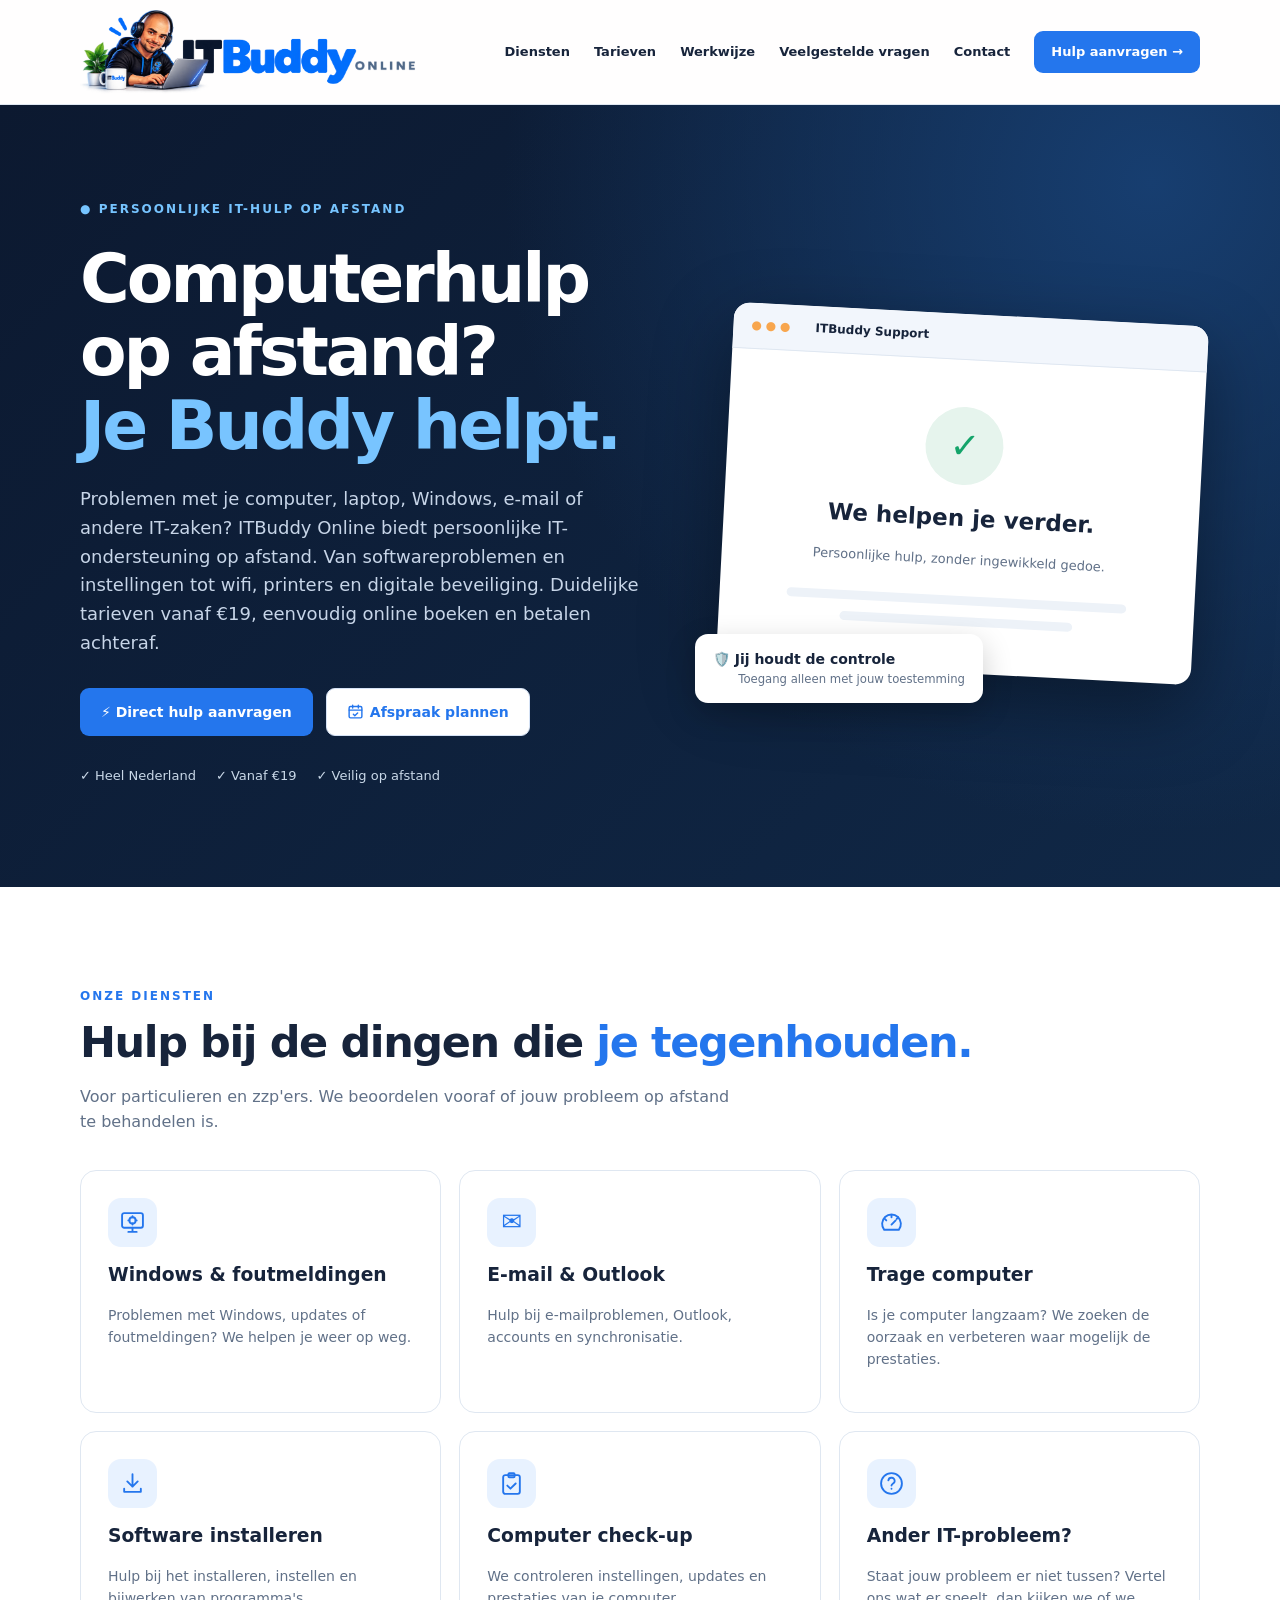
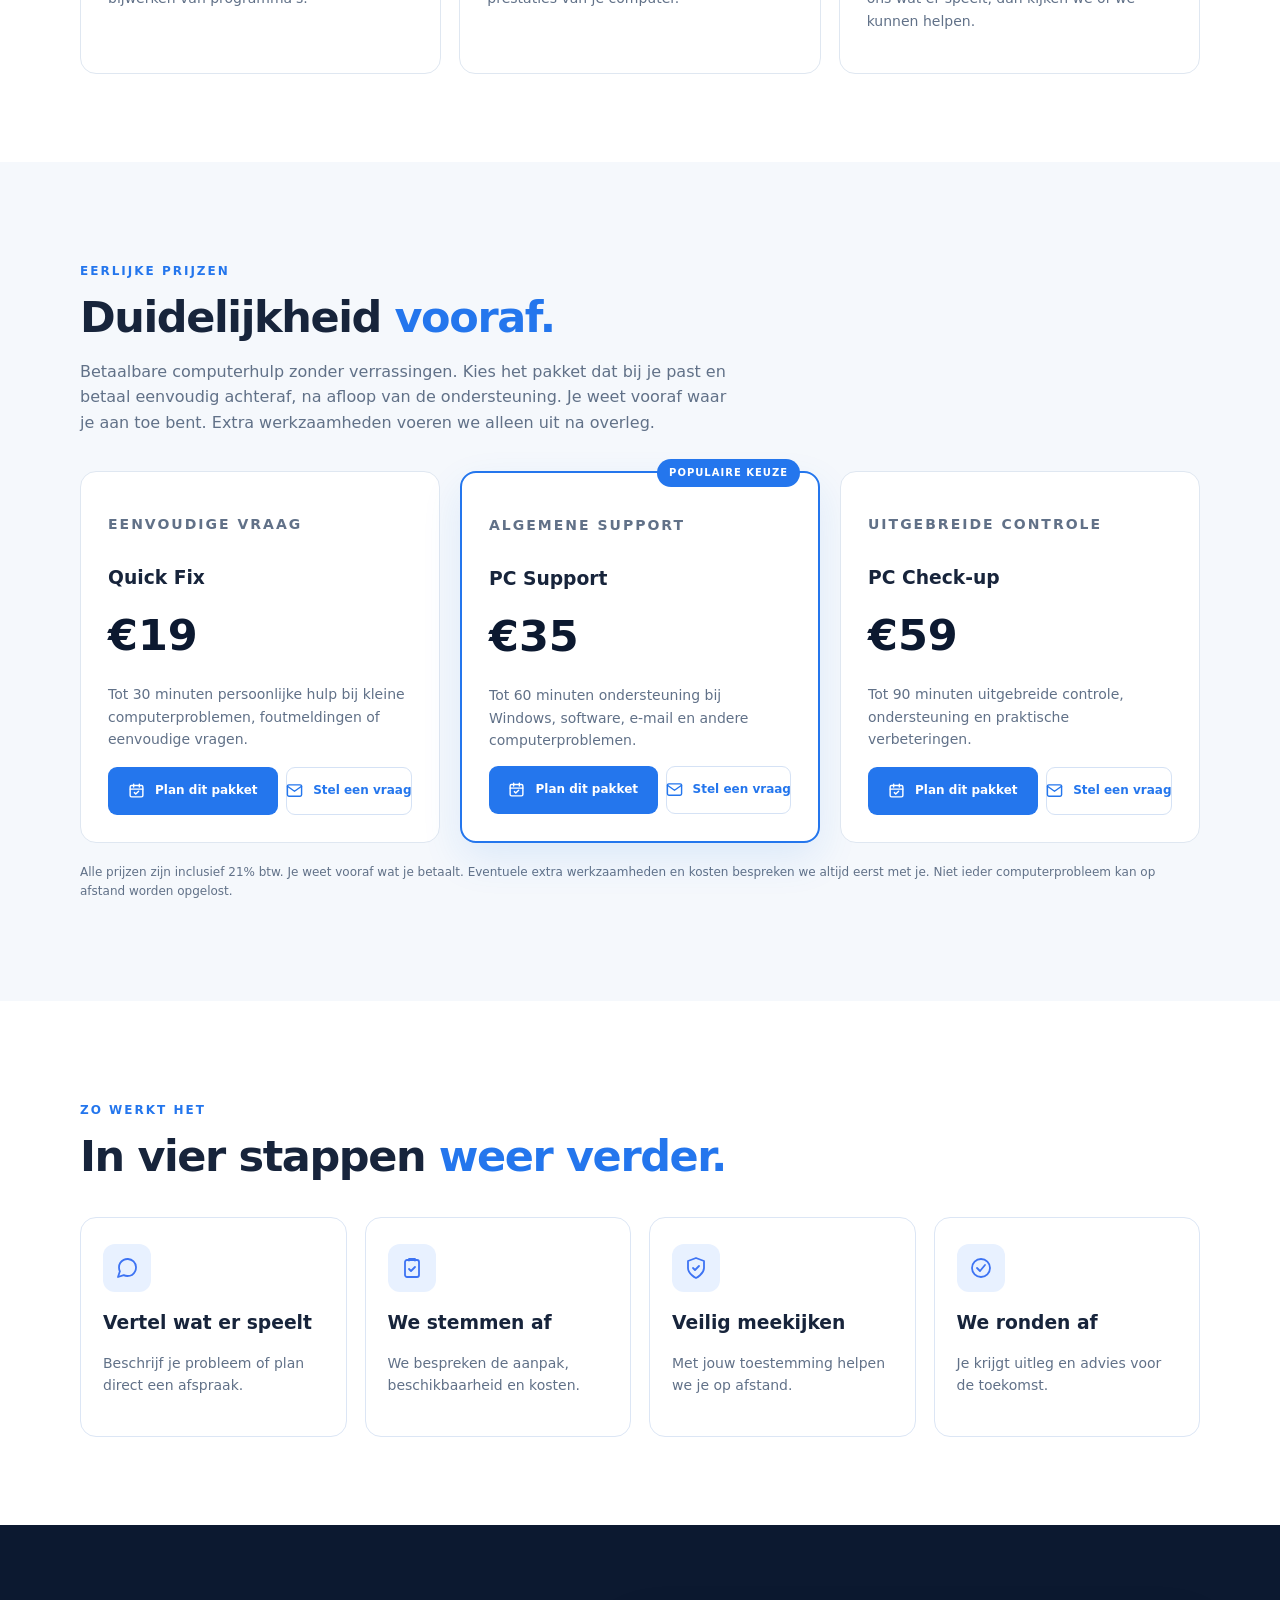
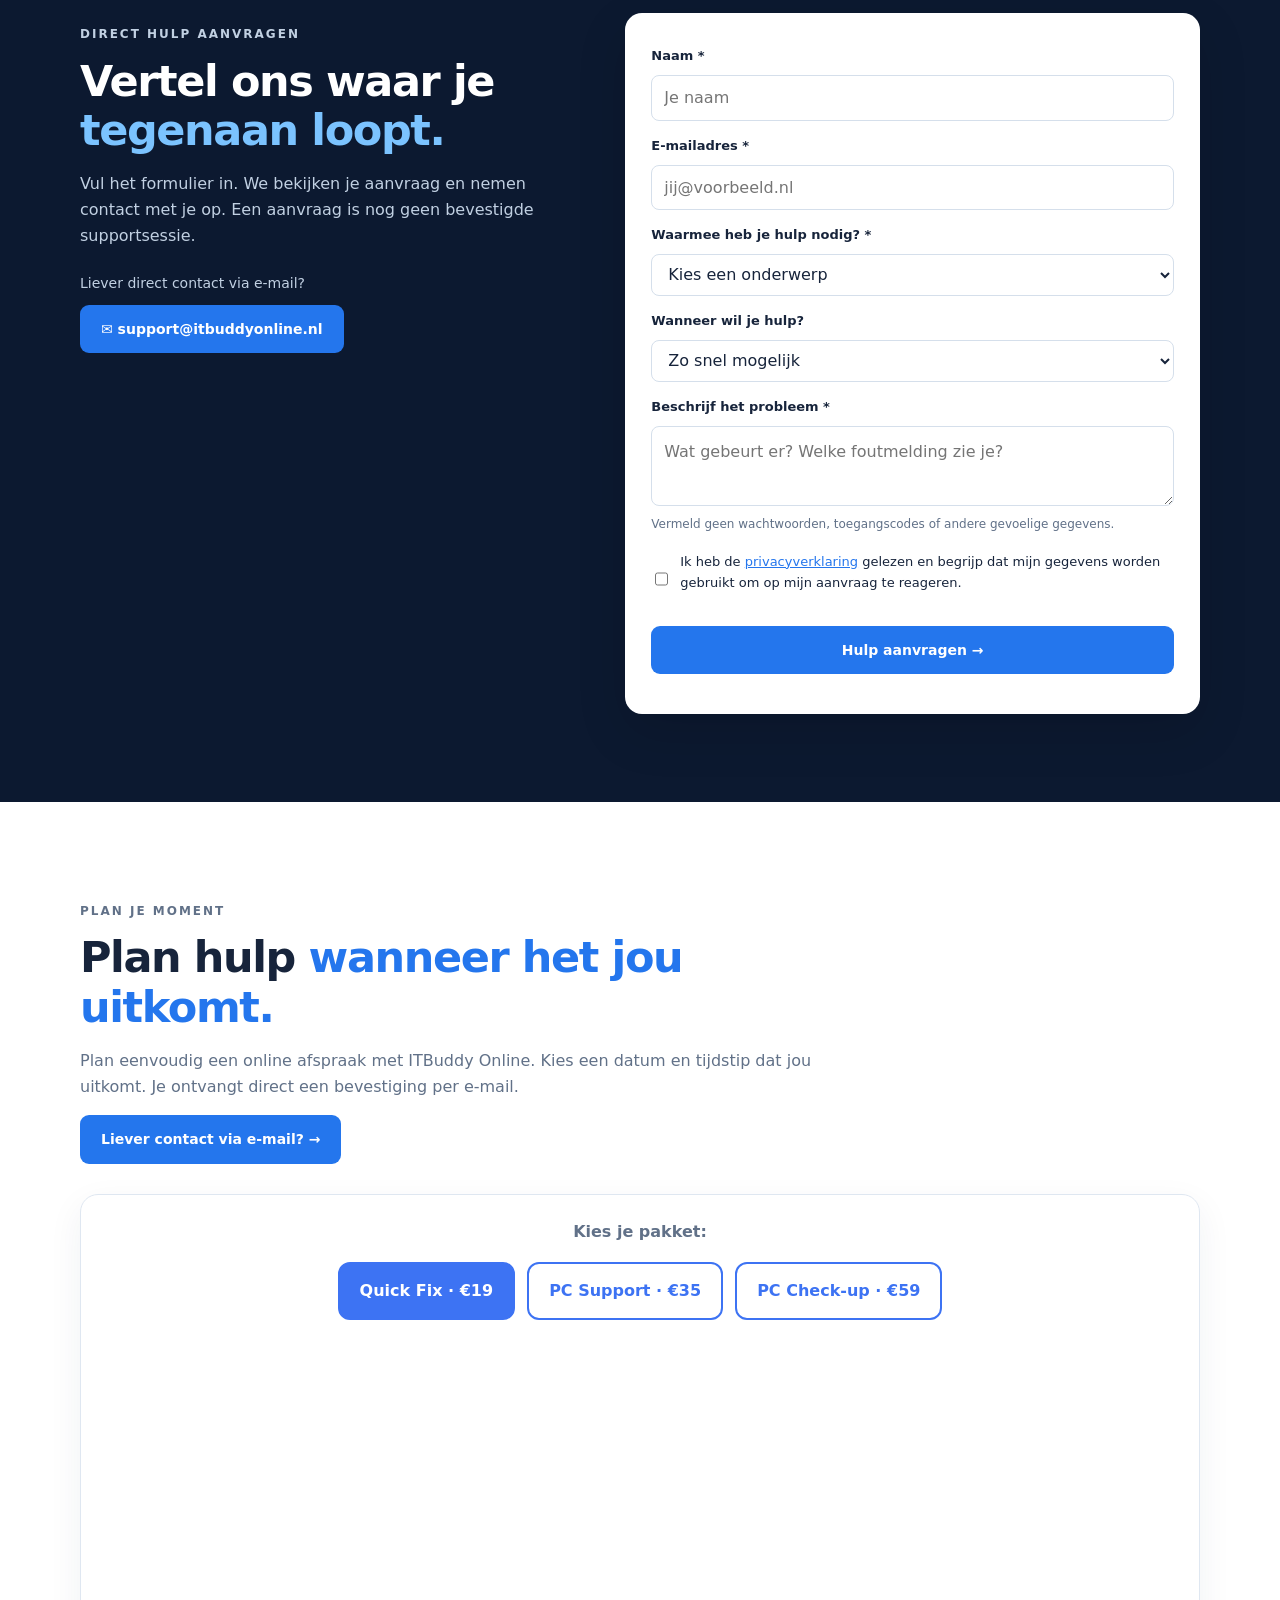
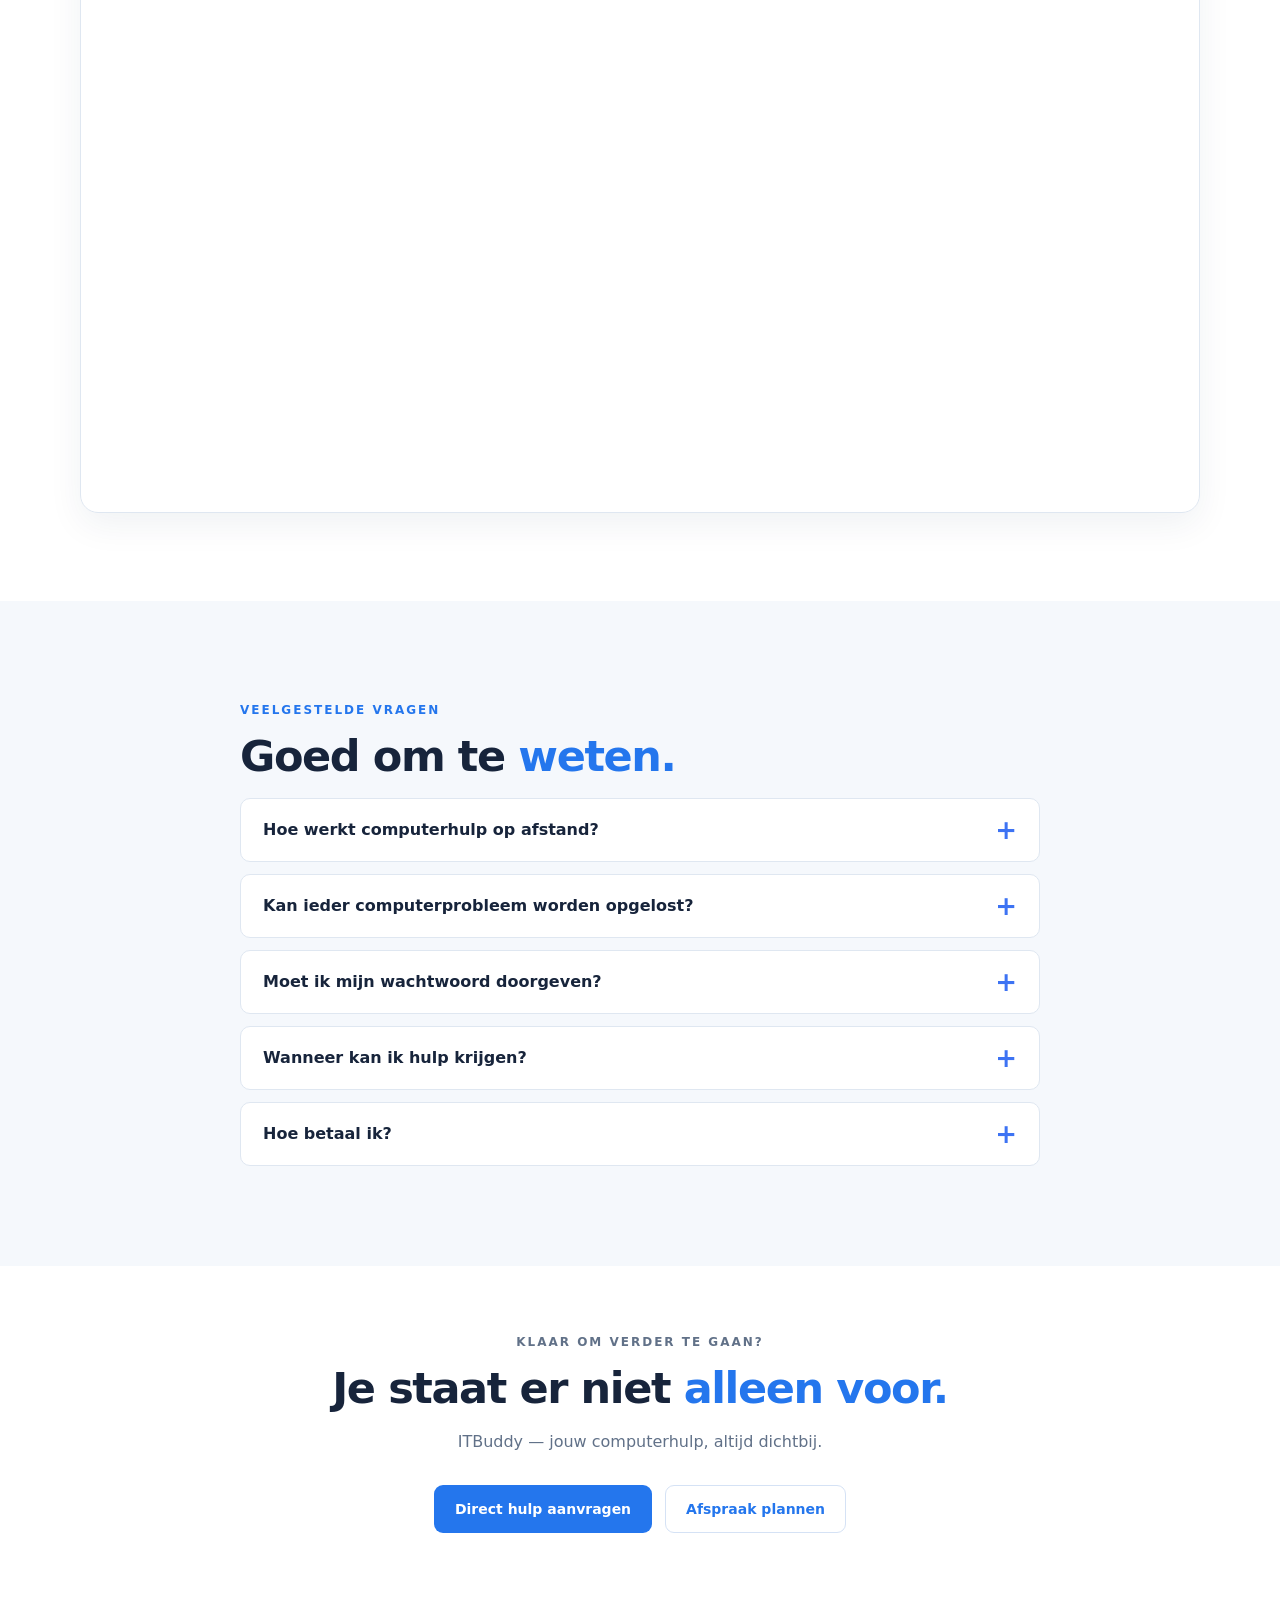
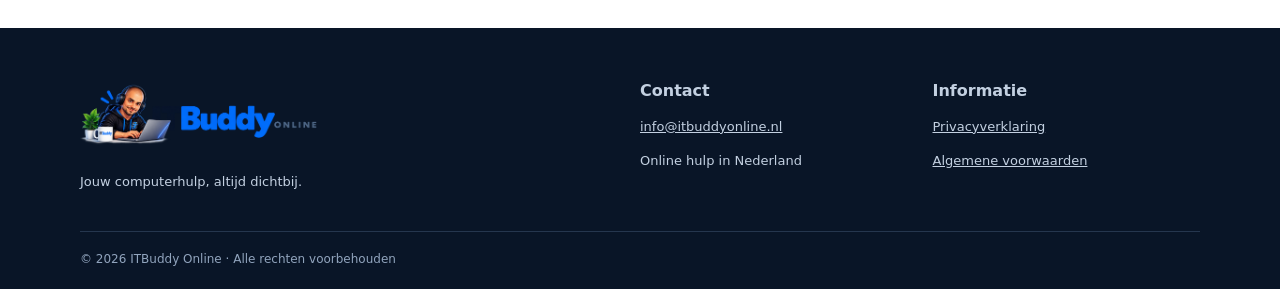
==== commit f20700ac: "Update index.html" ====
--- a/index.html
+++ b/index.html
@@ -14,7 +14,7 @@
   <img src="itbuddy-header-compact.png" alt="ITBuddy Online" style="width:340px;height:auto;display:block;">
 </a>
 <button class="menu" aria-label="Menu openen" aria-expanded="false">☰</button><nav id="navigation"><a href="#diensten">Diensten</a><a href="#tarieven">Tarieven</a><a href="#werkwijze">Werkwijze</a><a href="#faq">Veelgestelde vragen</a><a href="#contact">Contact</a><a class="nav-cta" href="#hulp">Hulp aanvragen →</a></nav></div></header>
-<main id="home"><section class="hero"><div class="wrap hero-grid"><div><div class="eyebrow">● PERSOONLIJKE IT-HULP OP AFSTAND</div><h1>Computerhulp op afstand?<br><em>Je Buddy helpt.</em></h1><p class="lead">Van een trage laptop tot problemen met Windows of Outlook. Duidelijke tarieven, persoonlijke aandacht en hulp vanuit je eigen huis.</p><div class="actions"><a class="btn primary" href="#hulp">⚡ Direct hulp aanvragen</a><a class="btn secondary" href="#afspraak">
+<main id="home"><section class="hero"><div class="wrap hero-grid"><div><div class="eyebrow">● PERSOONLIJKE IT-HULP OP AFSTAND</div><h1>Computerhulp op afstand?<br><em>Je Buddy helpt.</em></h1><p class="lead">Problemen met je computer, laptop, Windows, e-mail of andere IT-zaken? ITBuddy Online biedt persoonlijke IT-ondersteuning op afstand. Van softwareproblemen en instellingen tot wifi, printers en digitale beveiliging. Duidelijke tarieven vanaf €19, eenvoudig online boeken en betalen achteraf.</p><div class="actions"><a class="btn primary" href="#hulp">⚡ Direct hulp aanvragen</a><a class="btn secondary" href="#afspraak">
   <svg xmlns="http://www.w3.org/2000/svg" width="17" height="17"
        viewBox="0 0 24 24" fill="none"
        stroke="currentColor" stroke-width="2"
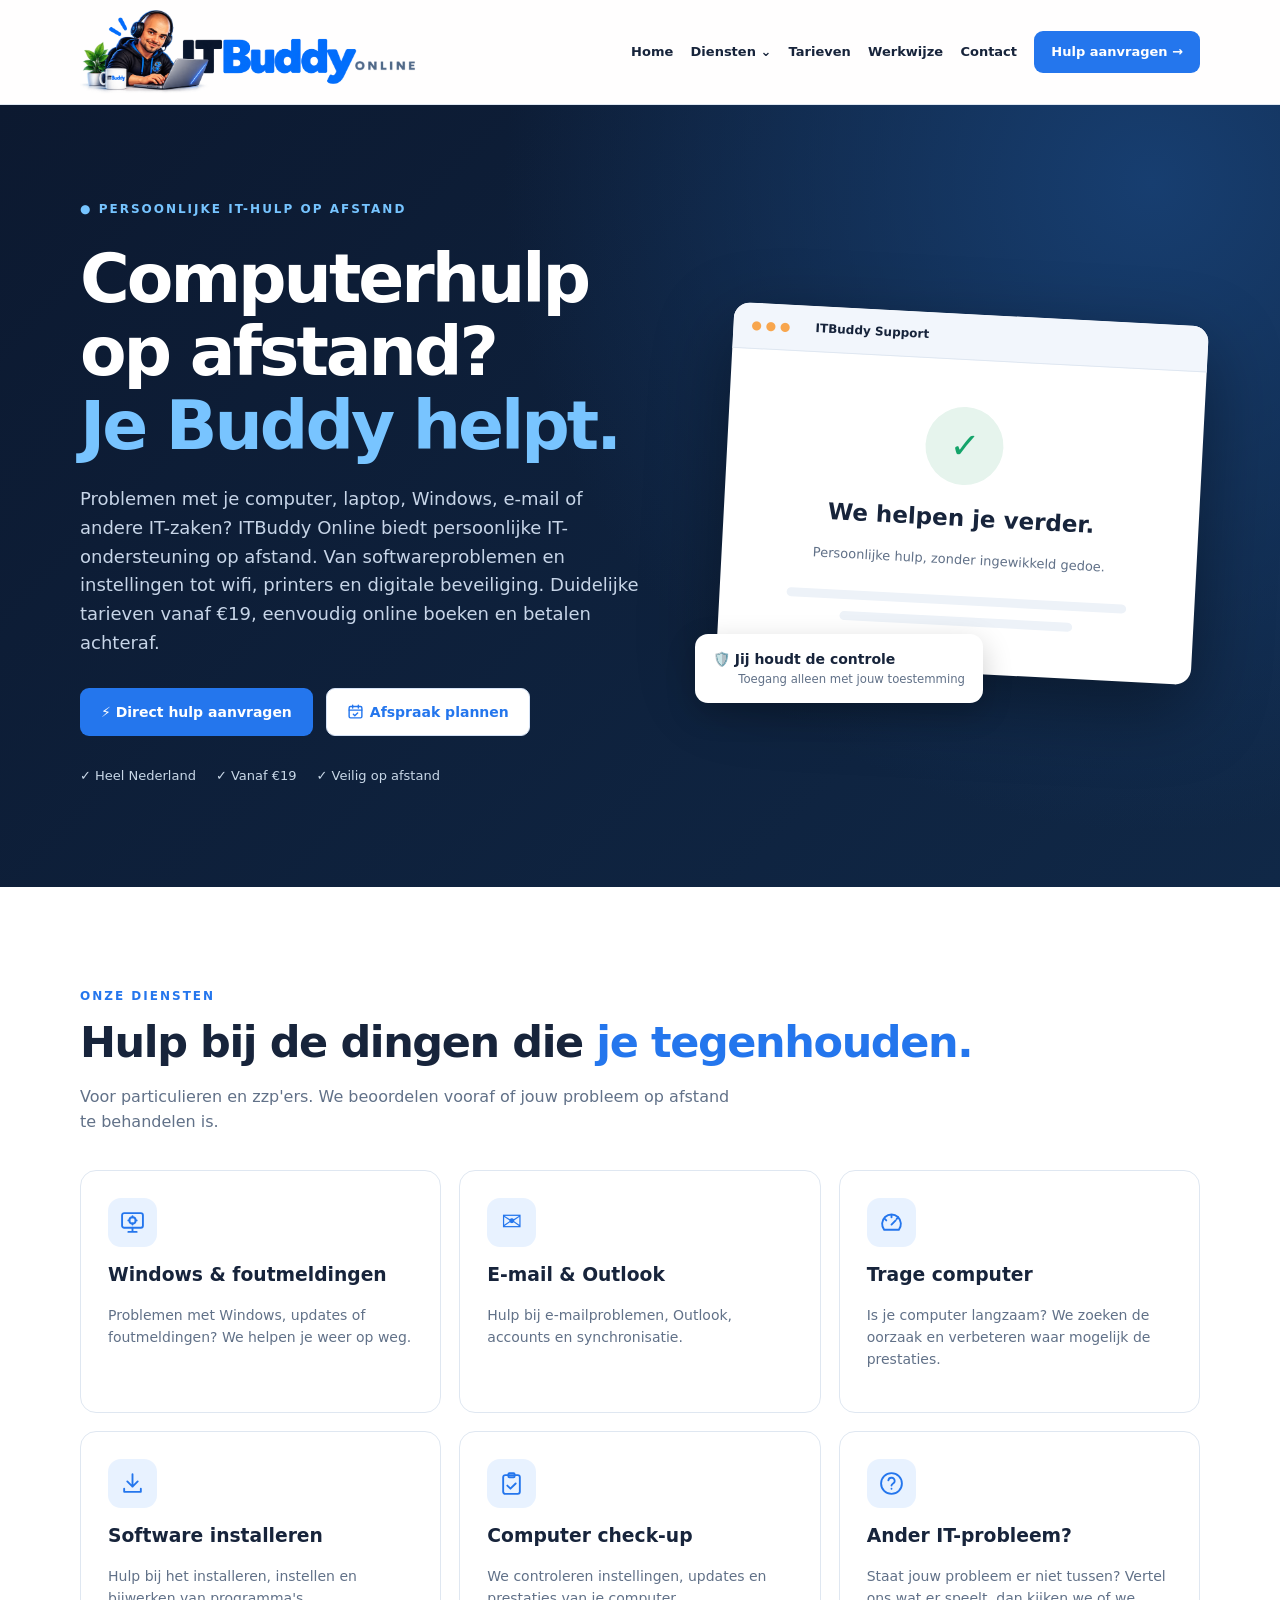
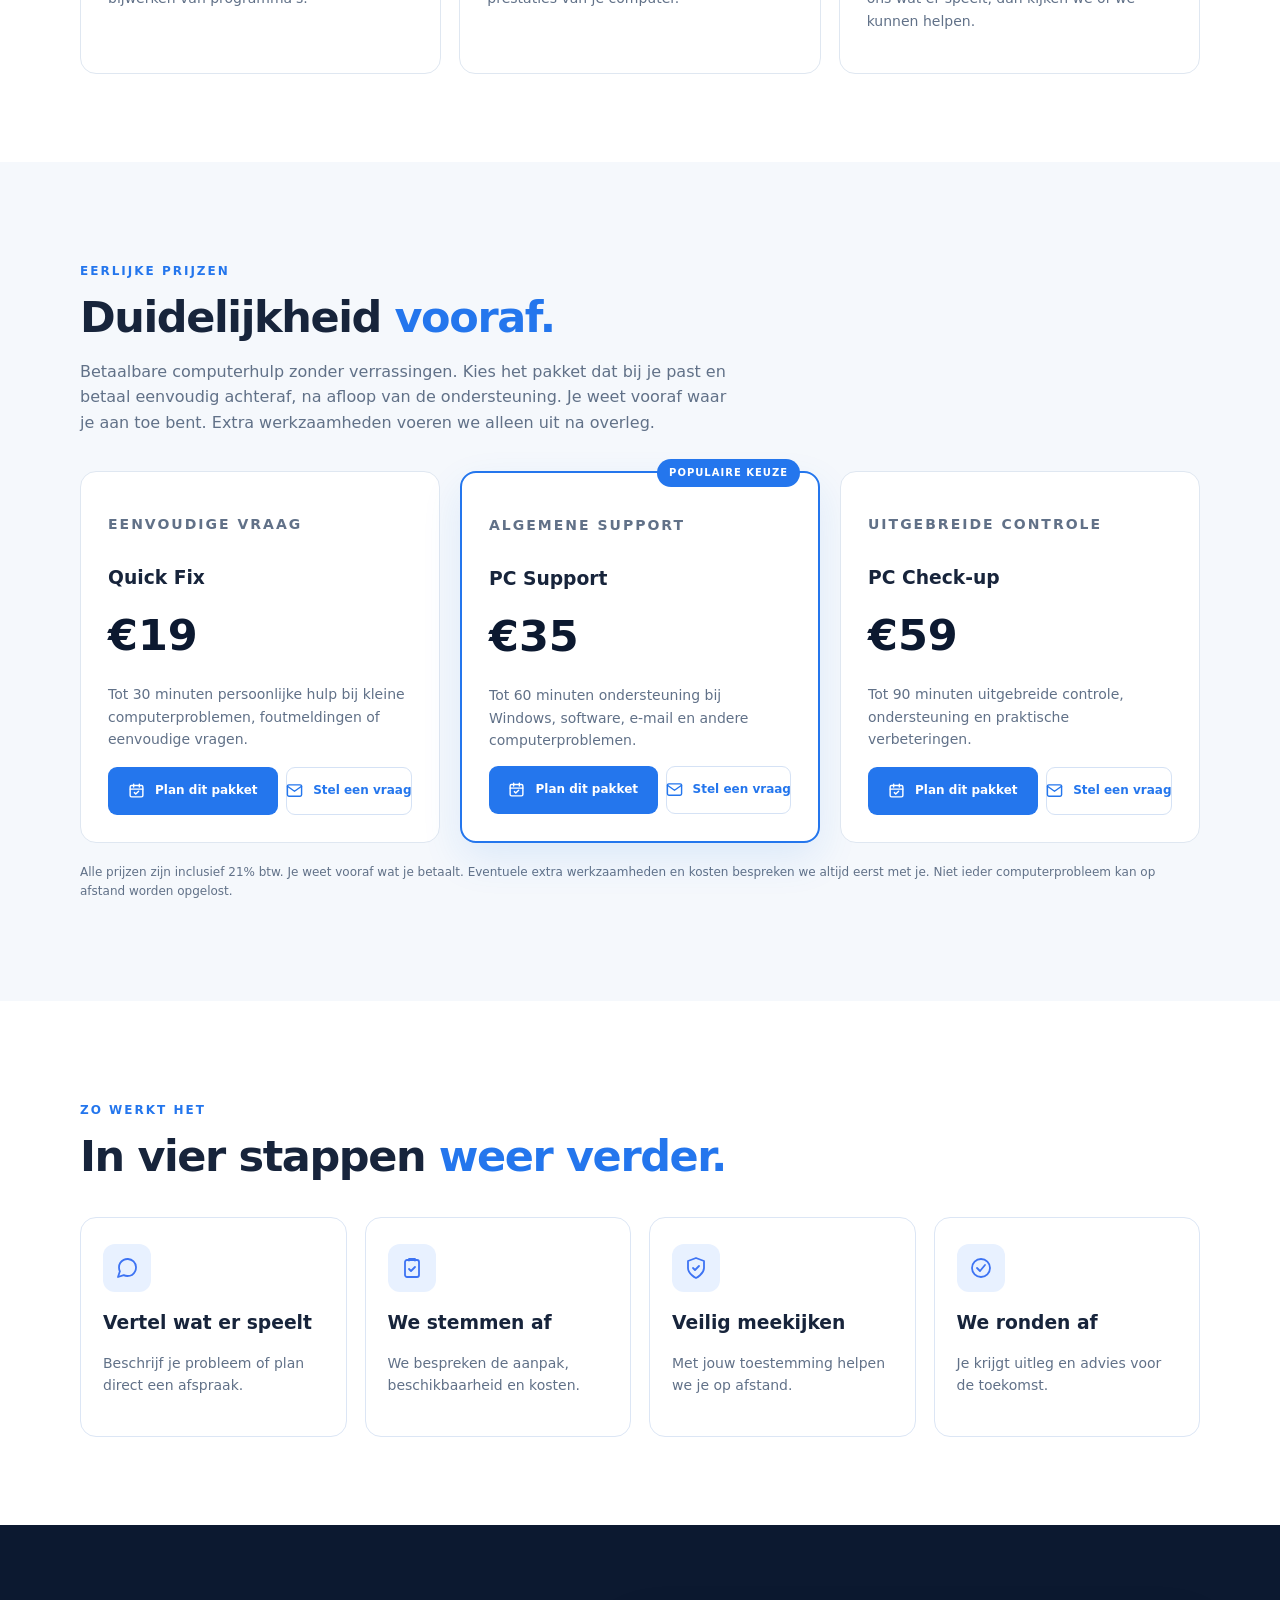
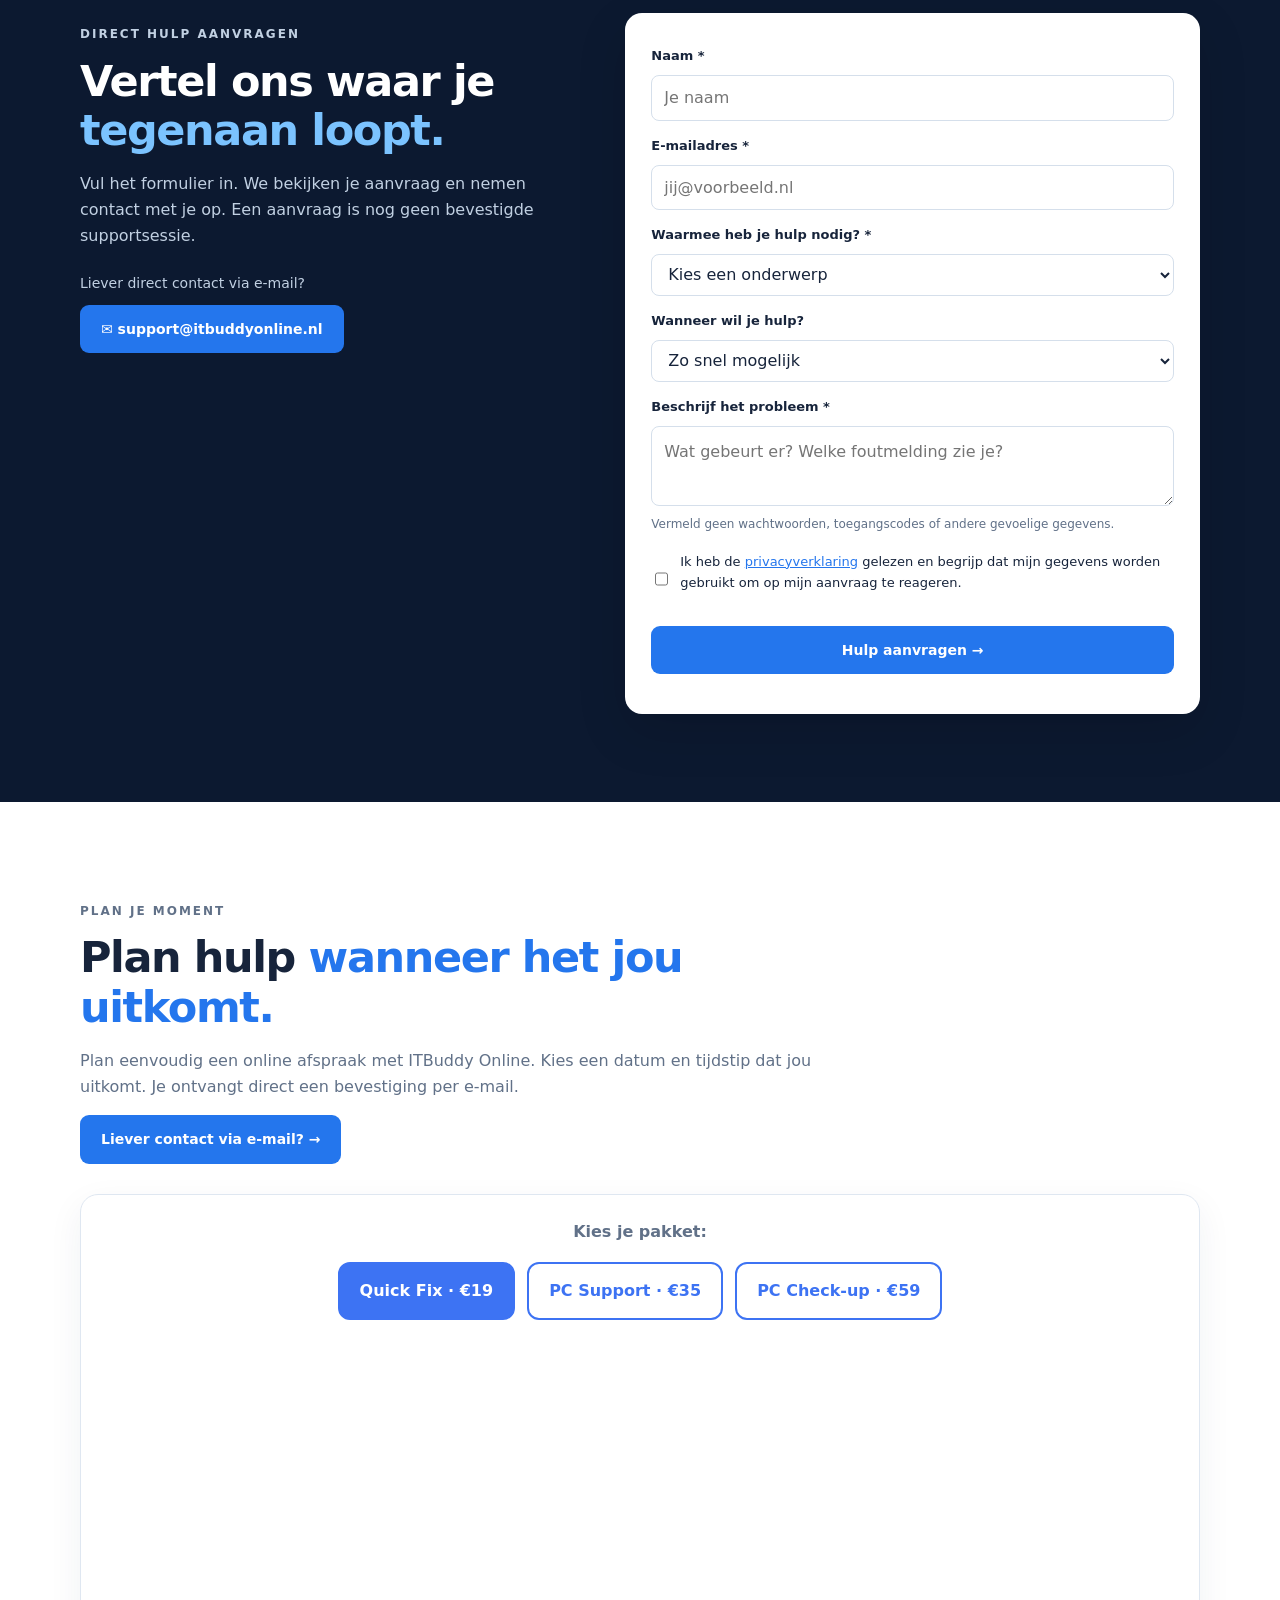
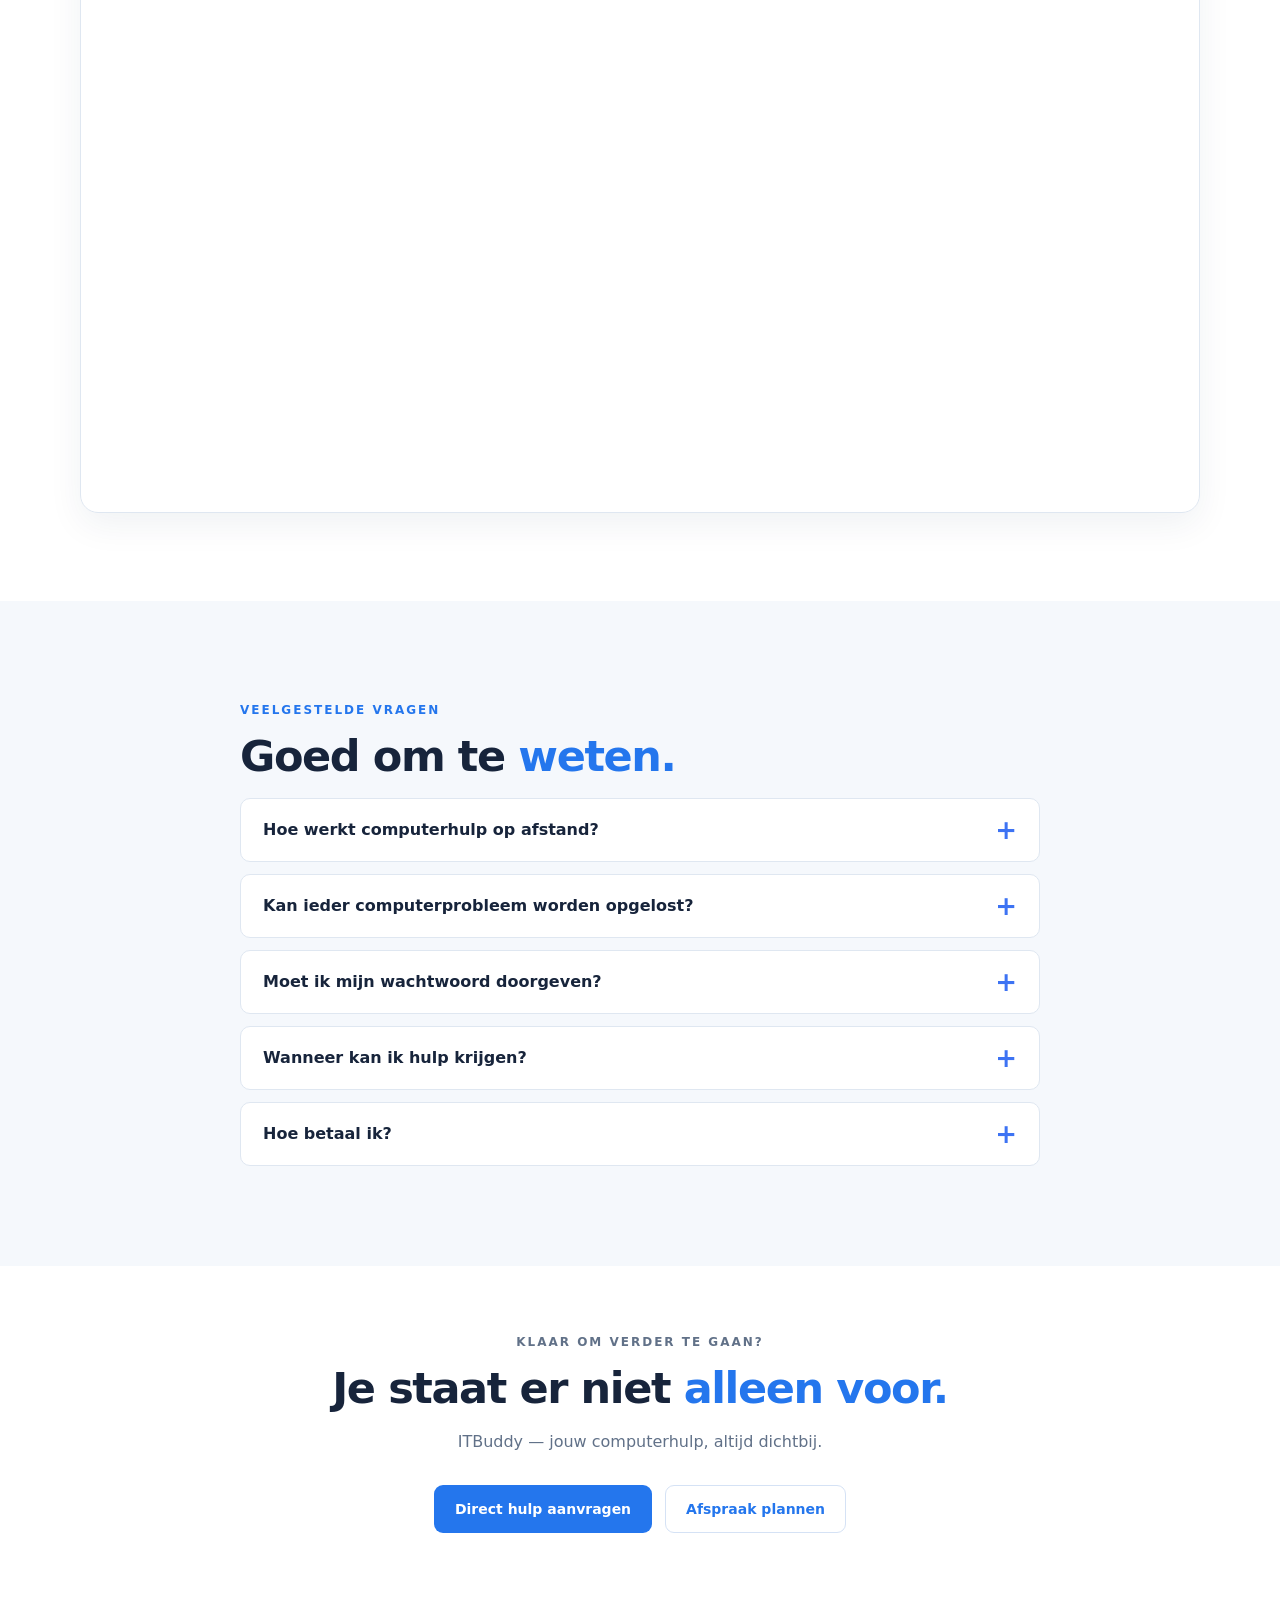
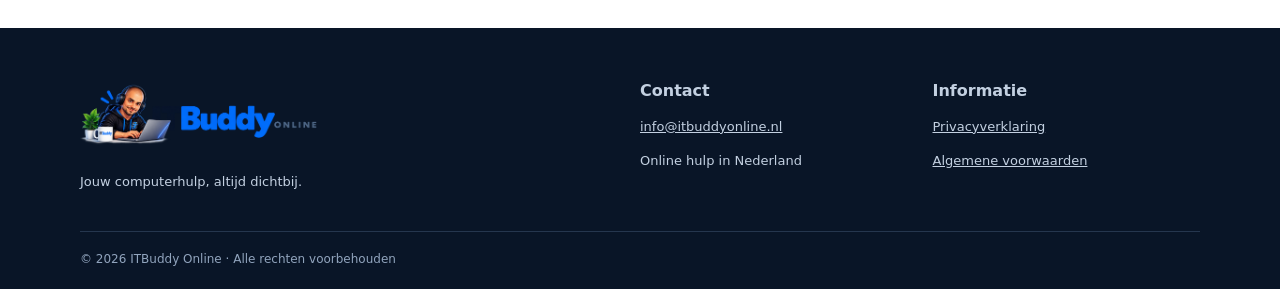
==== commit 5c340629: "Update index.html" ====
--- a/index.html
+++ b/index.html
@@ -3,17 +3,79 @@
 <head>
   <meta charset="utf-8">
   <meta name="viewport" content="width=device-width,initial-scale=1">
-  <title>Computerhulp op Afstand vanaf €19 | ITBuddy Online</title>
+  <title>ITBuddy Online | Persoonlijke IT-hulp voor thuis en zzp</title>
   <meta name="description" content="Hulp nodig met je computer, laptop, Windows of Outlook? ITBuddy Online biedt persoonlijke computerhulp op afstand. Boek online en betaal achteraf.">
   <link rel="canonical" href="https://itbuddyonline.nl/">
+ 
+<meta name="robots" content="index, follow">
+
+<meta property="og:type" content="website">
+<meta property="og:locale" content="nl_NL">
+<meta property="og:site_name" content="ITBuddy Online">
+<meta property="og:title" content="ITBuddy Online | Persoonlijke IT-hulp voor thuis en zzp">
+<meta property="og:description" content="Persoonlijke computerhulp op afstand voor Windows, Outlook en andere computerproblemen. Vanaf €19.">
+<meta property="og:url" content="https://itbuddyonline.nl/">
+
+<meta name="twitter:card" content="summary">
+<meta name="twitter:title" content="Computerhulp op afstand | ITBuddy Online">
+<meta name="twitter:description" content="Persoonlijke computerhulp op afstand vanaf €19.">
+
+  
+<script type="application/ld+json">
+{
+  "@context": "https://schema.org",
+  "@type": "Organization",
+  "name": "ITBuddy Online",
+  "url": "https://itbuddyonline.nl/",
+  "description": "ITBuddy Online biedt persoonlijke computerhulp op afstand voor particulieren en zzp'ers in Nederland.",
+  "email": "support@itbuddyonline.nl",
+  "areaServed": {
+    "@type": "Country",
+    "name": "Nederland"
+  },
+  "hasOfferCatalog": {
+    "@type": "OfferCatalog",
+    "name": "Computerhulp op afstand",
+    "itemListElement": [
+      {
+        "@type": "OfferCatalog",
+        "name": "Windows en foutmeldingen"
+      },
+      {
+        "@type": "OfferCatalog",
+        "name": "E-mail en Outlook ondersteuning"
+      },
+      {
+        "@type": "OfferCatalog",
+        "name": "Trage computer oplossen"
+      },
+      {
+        "@type": "OfferCatalog",
+        "name": "Software installeren"
+      },
+      {
+        "@type": "OfferCatalog",
+        "name": "Computer check-up"
+      }
+    ]
+  }
+}
+</script>
+
   <link rel="stylesheet" href="style.css">
+  <link rel="stylesheet" href="itbuddy-nav.css">
 </head>
 <body>
 
 <header class="top"><div class="wrap nav"><a class="logo" href="#home" aria-label="ITBuddy Online home">
   <img src="itbuddy-header-compact.png" alt="ITBuddy Online" style="width:340px;height:auto;display:block;">
 </a>
-<button class="menu" aria-label="Menu openen" aria-expanded="false">☰</button><nav id="navigation"><a href="#diensten">Diensten</a><a href="#tarieven">Tarieven</a><a href="#werkwijze">Werkwijze</a><a href="#faq">Veelgestelde vragen</a><a href="#contact">Contact</a><a class="nav-cta" href="#hulp">Hulp aanvragen →</a></nav></div></header>
+<button class="menu" aria-label="Menu openen" aria-expanded="false">☰</button><nav id="navigation" aria-label="Hoofdnavigatie">
+<a href="/">Home</a>
+<details class="nav-dropdown"><summary>Diensten <span aria-hidden="true">⌄</span></summary><div class="nav-dropdown-panel"><a href="/computerhulp-op-afstand.html">Computerhulp op afstand</a></div></details>
+<a href="/#tarieven">Tarieven</a><a href="/#werkwijze">Werkwijze</a><a href="/#contact">Contact</a>
+<a class="nav-cta" href="/#hulp">Hulp aanvragen →</a>
+</nav></div></header>
 <main id="home"><section class="hero"><div class="wrap hero-grid"><div><div class="eyebrow">● PERSOONLIJKE IT-HULP OP AFSTAND</div><h1>Computerhulp op afstand?<br><em>Je Buddy helpt.</em></h1><p class="lead">Problemen met je computer, laptop, Windows, e-mail of andere IT-zaken? ITBuddy Online biedt persoonlijke IT-ondersteuning op afstand. Van softwareproblemen en instellingen tot wifi, printers en digitale beveiliging. Duidelijke tarieven vanaf €19, eenvoudig online boeken en betalen achteraf.</p><div class="actions"><a class="btn primary" href="#hulp">⚡ Direct hulp aanvragen</a><a class="btn secondary" href="#afspraak">
   <svg xmlns="http://www.w3.org/2000/svg" width="17" height="17"
        viewBox="0 0 24 24" fill="none"
--- a/itbuddy-nav.css
+++ b/itbuddy-nav.css
@@ -0,0 +1,20 @@
+/* ITBuddy Online: gedeelde navigatie op alle pagina's */
+.top .nav { gap: 22px; }
+.top .nav > .logo { flex-shrink: 0; }
+.top .nav > .logo img { max-width: min(340px, 32vw); }
+.top nav { gap: clamp(10px, 1.35vw, 22px); }
+.nav-dropdown { position: relative; font-size: 13px; font-weight: 650; }
+.nav-dropdown summary { list-style: none; cursor: pointer; white-space: nowrap; }
+.nav-dropdown summary::-webkit-details-marker { display: none; }
+.nav-dropdown summary:hover, .nav-dropdown[open] summary { color: var(--blue); }
+.nav-dropdown-panel { position: absolute; top: calc(100% + 16px); left: -14px; min-width: 230px; background: white; border: 1px solid var(--line); border-radius: 12px; box-shadow: 0 12px 30px #102a4922; padding: 9px; z-index: 30; }
+.nav-dropdown-panel a { display: block; padding: 10px 12px; border-radius: 7px; white-space: nowrap; }
+.nav-dropdown-panel a:hover, .nav-dropdown-panel a[aria-current="page"] { background: #eaf2ff; color: var(--blue); }
+@media (max-width: 850px) {
+ .top .nav > .logo img { max-width: min(340px, 70vw); }
+ .top nav { gap: 16px; }
+ .nav-dropdown { width: 100%; }
+ .nav-dropdown summary { padding: 3px 0; }
+ .nav-dropdown-panel { position: static; min-width: 0; box-shadow: none; margin-top: 8px; border-radius: 8px; }
+}
+@media (min-width: 851px) and (max-width: 1100px) { .top .nav > .logo img { max-width: 260px; } }
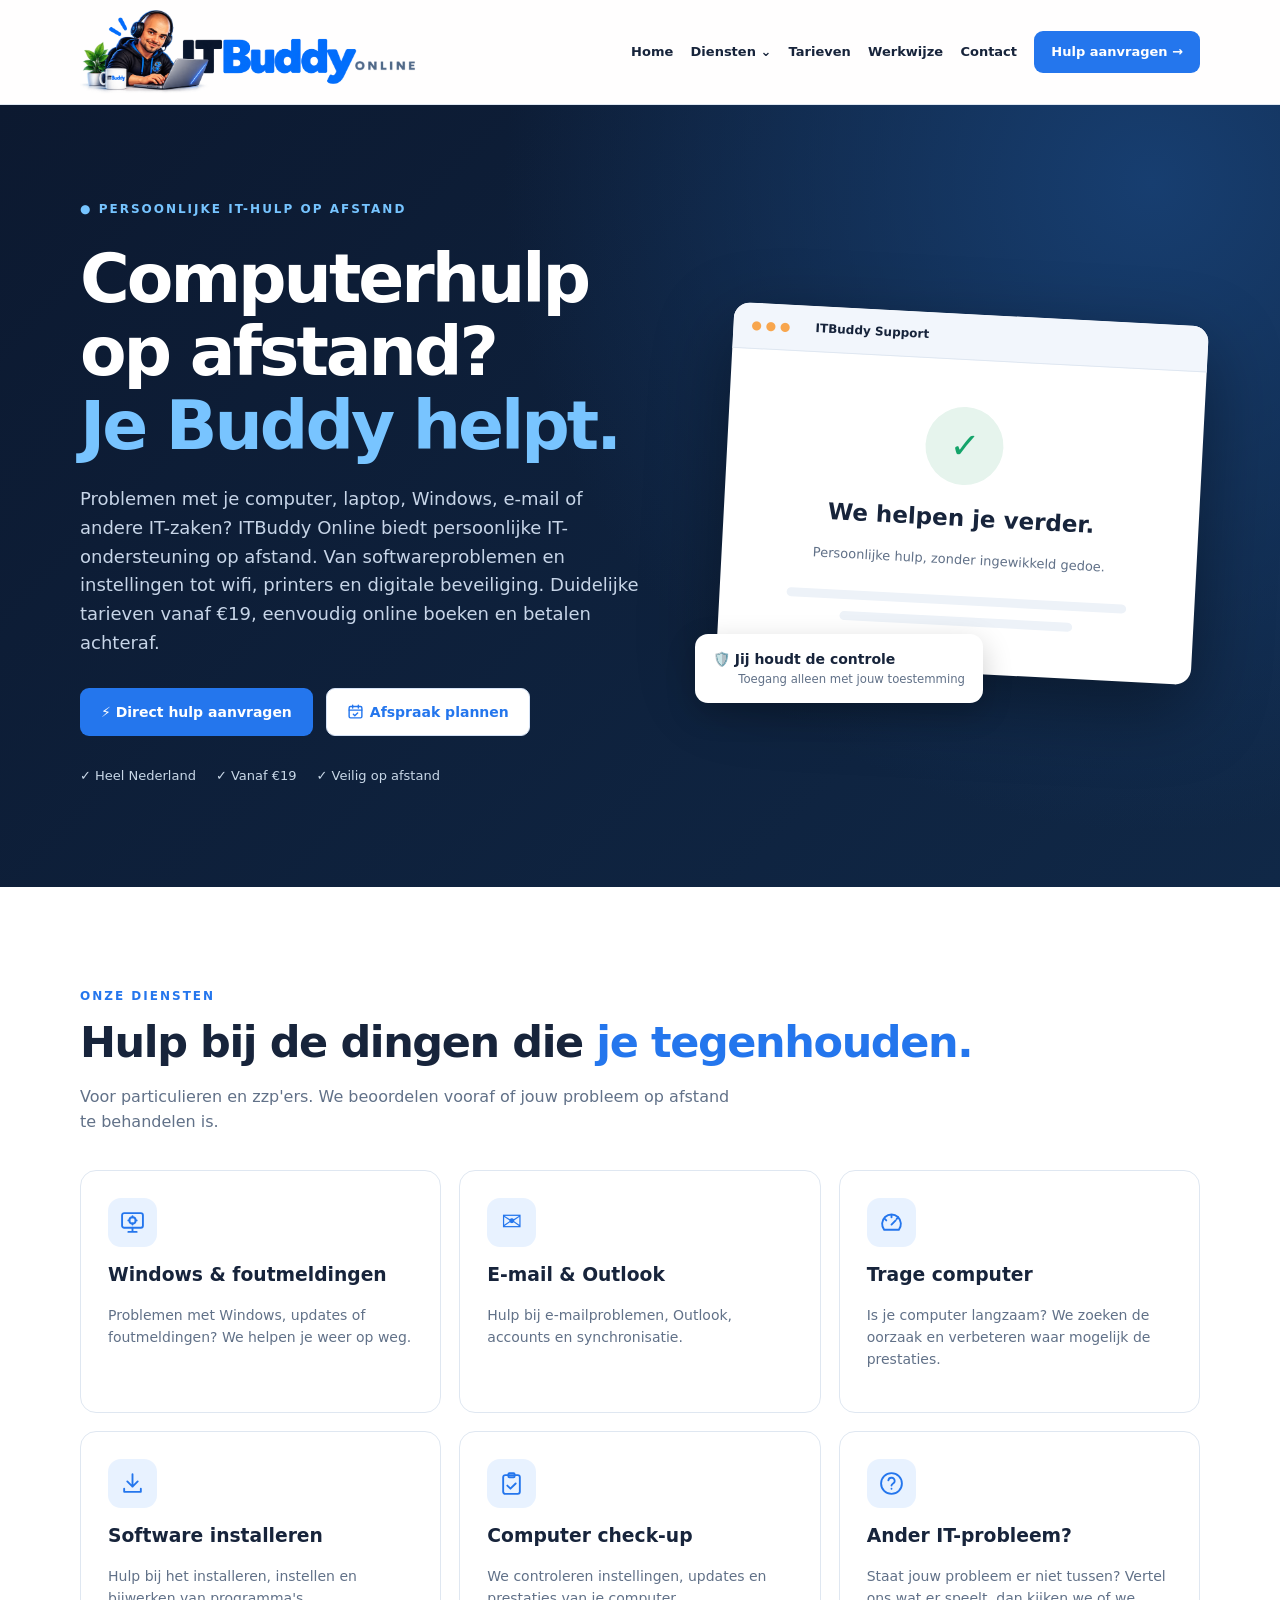
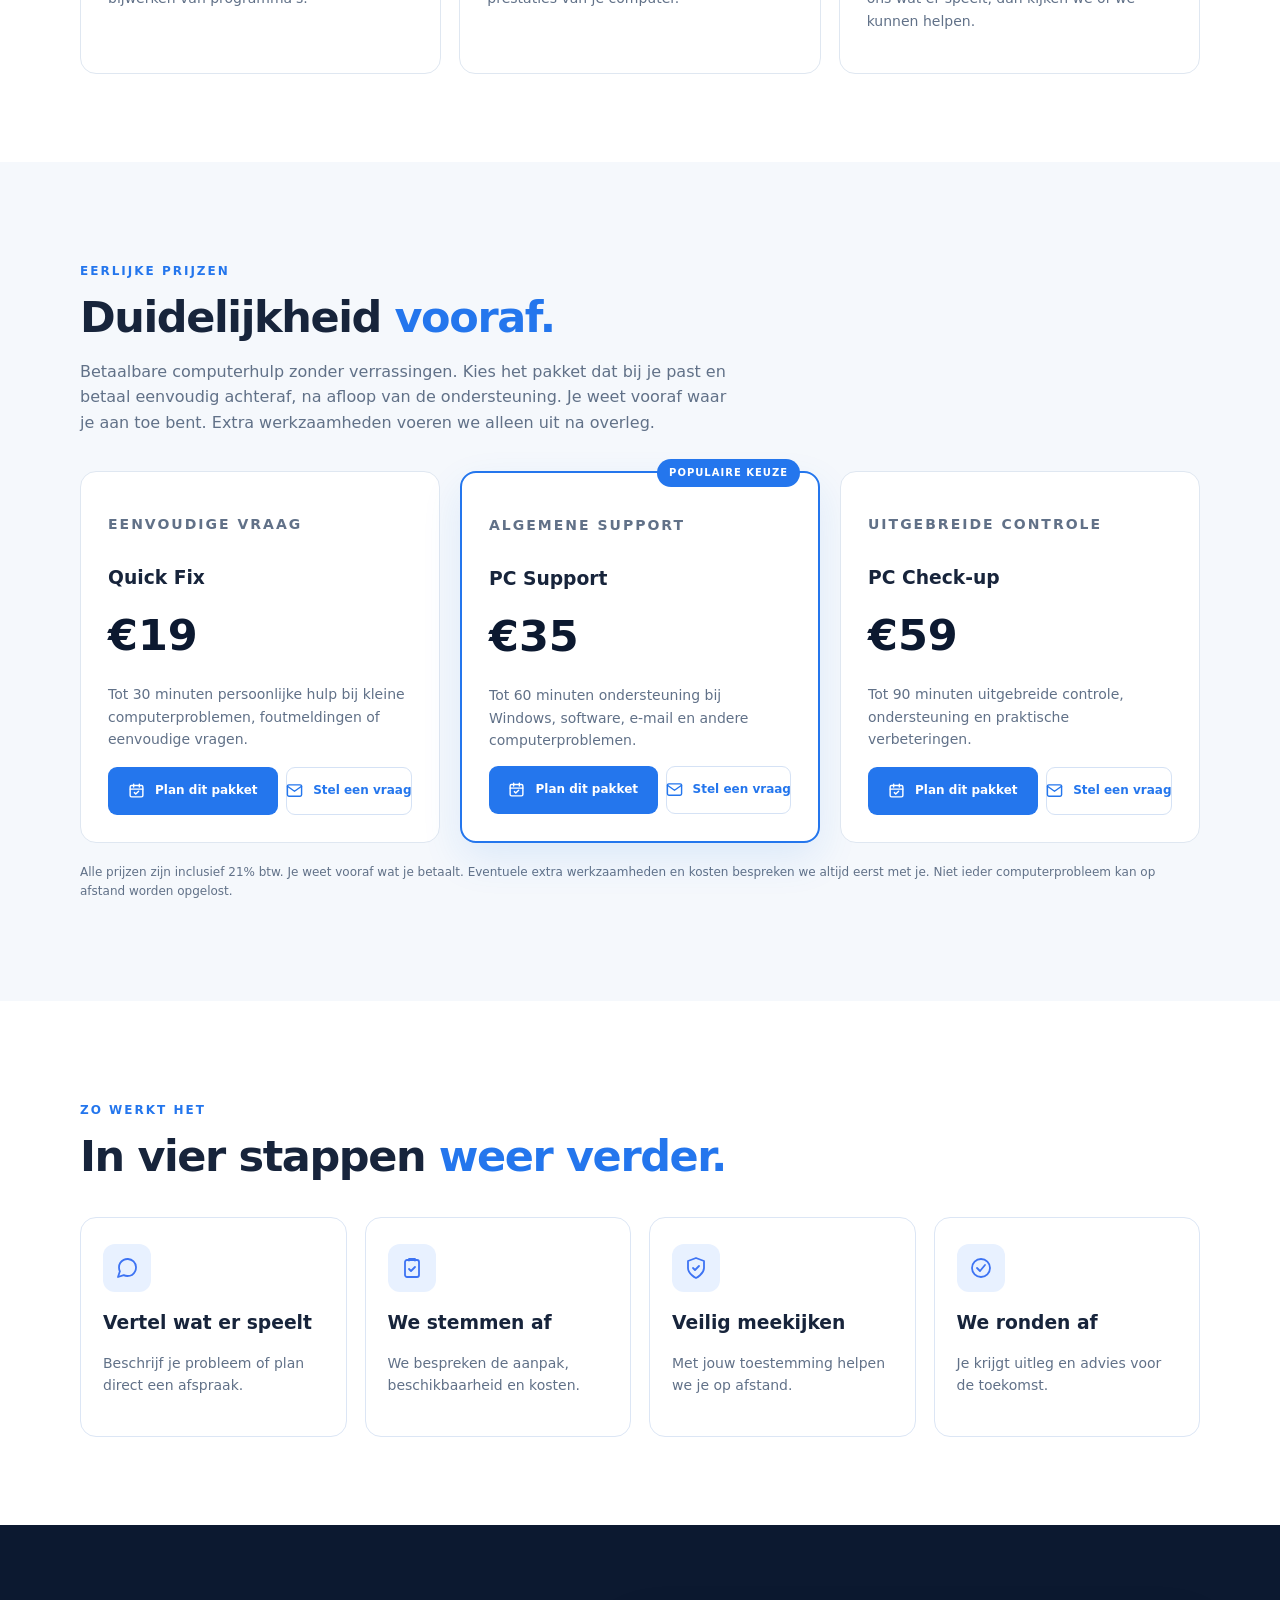
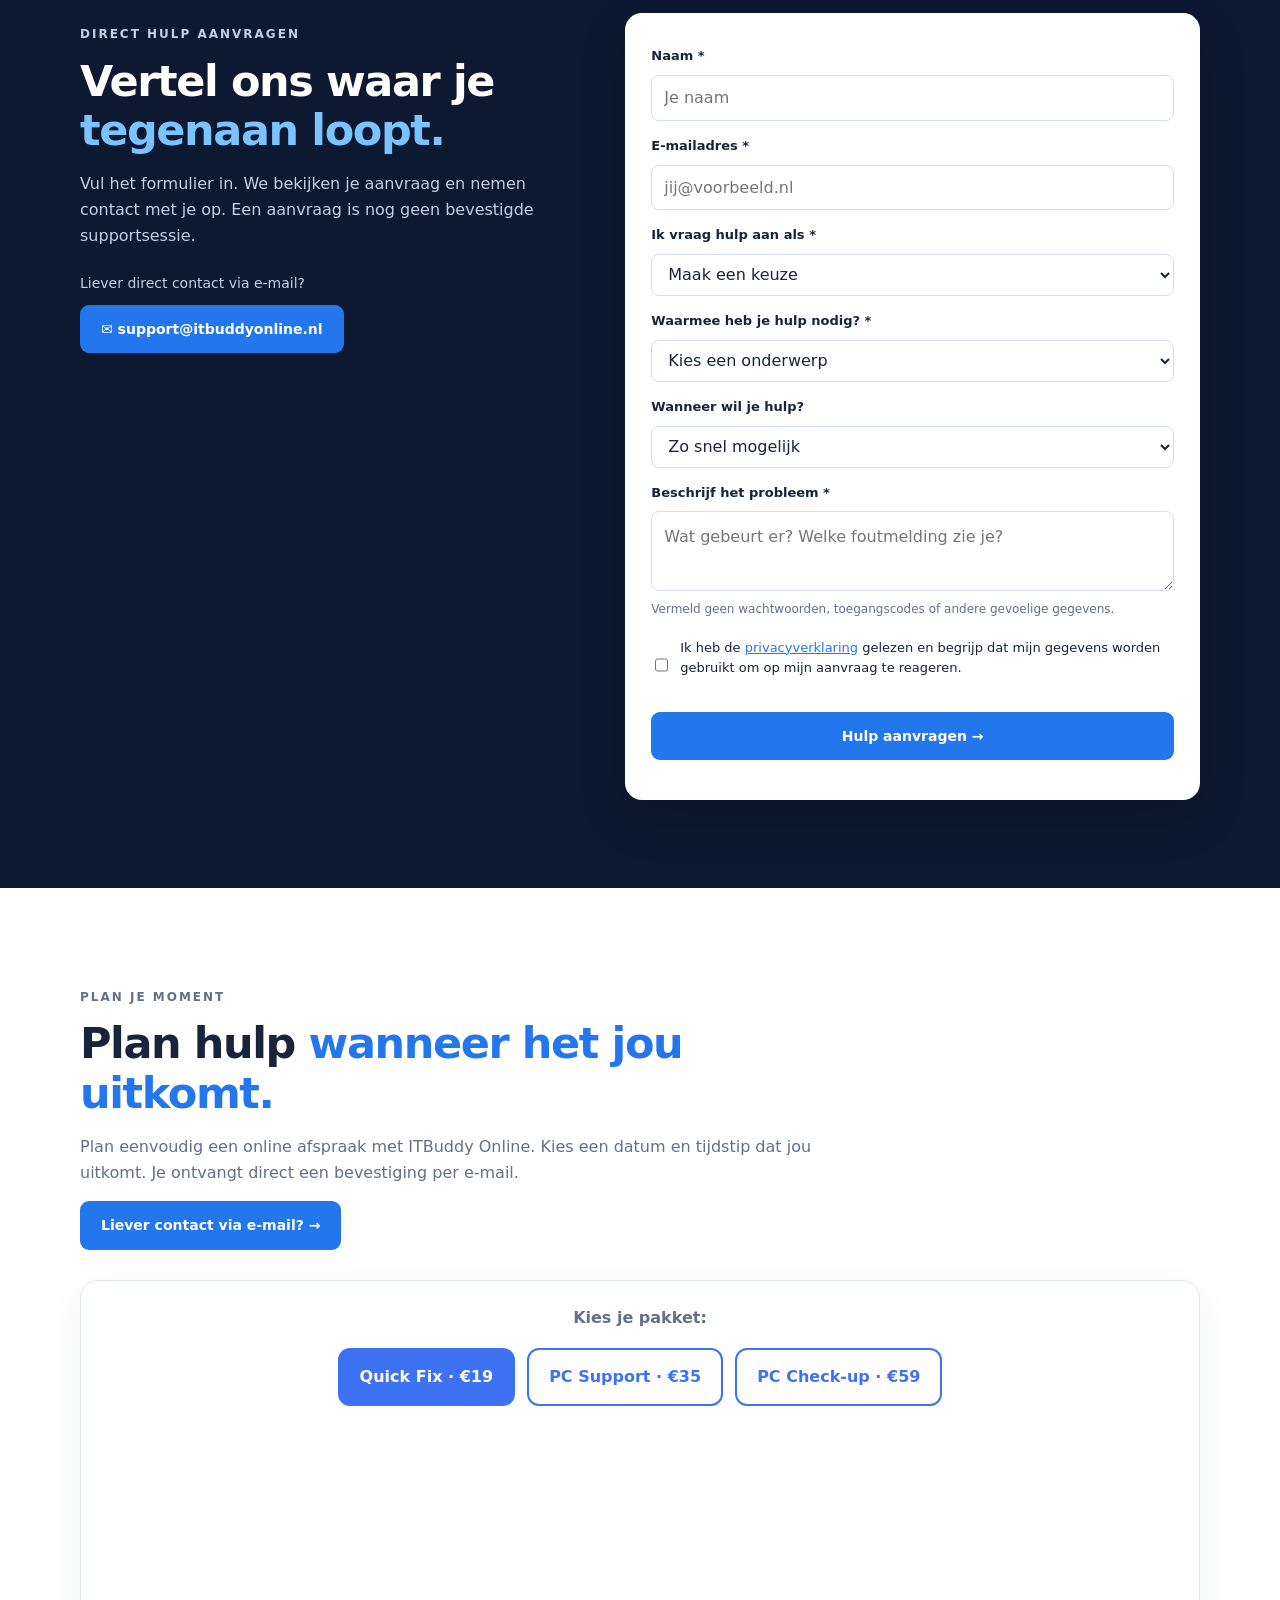
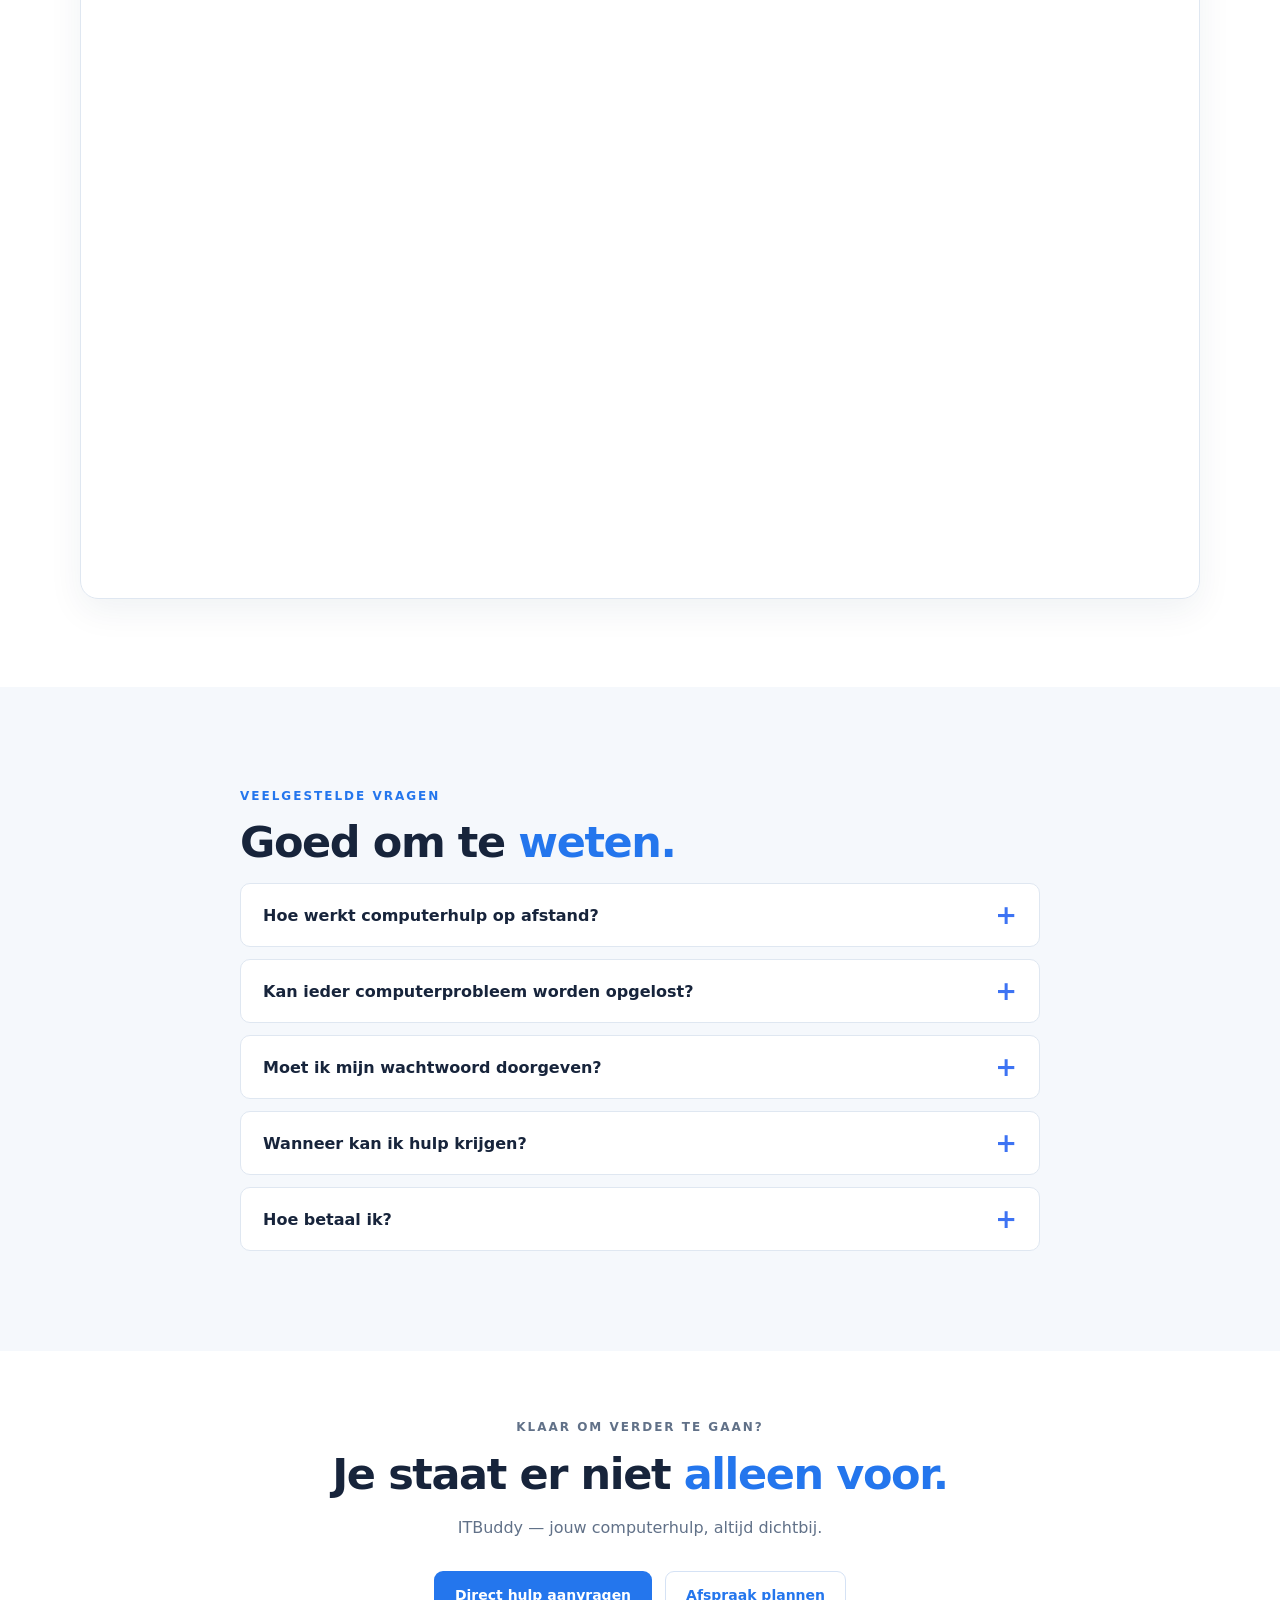
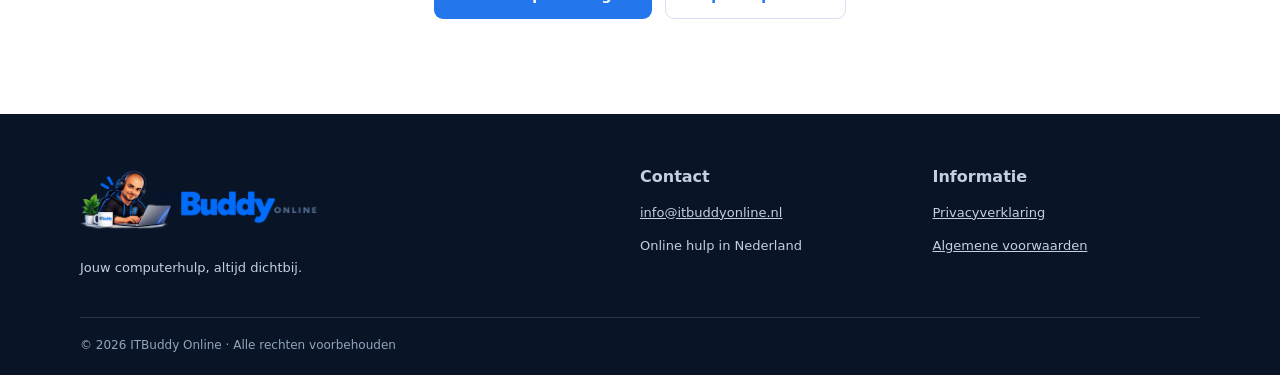
==== commit 0b91965f: "Add customer type handling in support form" ====
--- a/index.html
+++ b/index.html
@@ -232,7 +232,7 @@
 
 <section class="section dark" id="hulp"><div class="wrap contact-grid"><div><p class="kicker">DIRECT HULP AANVRAGEN</p><h2>Vertel ons waar je <span>tegenaan loopt.</span></h2><p>Vul het formulier in. We bekijken je aanvraag en nemen contact met je op. Een aanvraag is nog geen bevestigde supportsessie.</p><p class="email-intro">Liever direct contact via e-mail?</p><a class="btn primary" href="mailto:support@itbuddyonline.nl">
   ✉ support@itbuddyonline.nl
-</a></div><div class="form-card"><form id="support-form"><label for="fullname">Naam *</label><input id="fullname" name="name" autocomplete="name" required maxlength="100" placeholder="Je naam"><label for="mail">E-mailadres *</label><input id="mail" type="email" name="email" autocomplete="email" required maxlength="200" placeholder="jij@voorbeeld.nl"><label for="category">Waarmee heb je hulp nodig? *</label><select id="category" name="category" required><option value="">Kies een onderwerp</option><option>Windows & foutmeldingen</option><option>E-mail & Outlook</option><option>Trage computer</option><option>Software installeren</option><option>Computer check-up</option><option>Anders</option></select><label for="urgency">Wanneer wil je hulp?</label><select id="urgency" name="urgency"><option>Zo snel mogelijk</option><option>Op een later moment</option></select><label for="details">Beschrijf het probleem *</label><textarea id="details" name="details" rows="4" required maxlength="2000" placeholder="Wat gebeurt er? Welke foutmelding zie je?"></textarea><p class="form-hint">Vermeld geen wachtwoorden, toegangscodes of andere gevoelige gegevens.</p><label class="consent"><input type="checkbox" required name="consent" value="yes"><span>Ik heb de <a href="privacy.html" target="_blank" rel="noopener">privacyverklaring</a> gelezen en begrijp dat mijn gegevens worden gebruikt om op mijn aanvraag te reageren.</span></label><button class="btn primary wide" type="submit">Hulp aanvragen →</button><p class="form-status" role="status" aria-live="polite"></p></form></div></div></section>
+</a></div><div class="form-card"><form id="support-form"><label for="fullname">Naam *</label><input id="fullname" name="name" autocomplete="name" required maxlength="100" placeholder="Je naam"><label for="mail">E-mailadres *</label><input id="mail" type="email" name="email" autocomplete="email" required maxlength="200" placeholder="jij@voorbeeld.nl"><label for="customer_type">Ik vraag hulp aan als *</label><select id="customer_type" name="customer_type" required><option value="">Maak een keuze</option><option value="Particulier">Particulier</option><option value="Zzp&#39;er / bedrijf">Zzp'er / bedrijf</option></select><label for="category">Waarmee heb je hulp nodig? *</label><select id="category" name="category" required><option value="">Kies een onderwerp</option><option>Windows & foutmeldingen</option><option>E-mail & Outlook</option><option>Trage computer</option><option>Software installeren</option><option>Computer check-up</option><option>Anders</option></select><label for="urgency">Wanneer wil je hulp?</label><select id="urgency" name="urgency"><option>Zo snel mogelijk</option><option>Op een later moment</option></select><label for="details">Beschrijf het probleem *</label><textarea id="details" name="details" rows="4" required maxlength="2000" placeholder="Wat gebeurt er? Welke foutmelding zie je?"></textarea><p class="form-hint">Vermeld geen wachtwoorden, toegangscodes of andere gevoelige gegevens.</p><label class="consent"><input type="checkbox" required name="consent" value="yes"><span>Ik heb de <a href="privacy.html" target="_blank" rel="noopener">privacyverklaring</a> gelezen en begrijp dat mijn gegevens worden gebruikt om op mijn aanvraag te reageren.</span></label><button class="btn primary wide" type="submit">Hulp aanvragen →</button><p class="form-status" role="status" aria-live="polite"></p></form></div></div></section>
 
 <!-- Bevestigingspop-up ITBuddy -->
 <div id="success-popup" class="success-overlay" hidden>
@@ -301,4 +301,21 @@
 <section class="section" id="contact"><div class="wrap final-cta"><p class="kicker">KLAAR OM VERDER TE GAAN?</p><h2>Je staat er niet <span>alleen voor.</span></h2><p>ITBuddy — jouw computerhulp, altijd dichtbij.</p><div class="actions center"><a class="btn primary" href="#hulp">Direct hulp aanvragen</a><a class="btn secondary" href="#afspraak">Afspraak plannen</a></div></div></section></main>
 <footer><div class="wrap foot"><div><a class="logo footer-logo" href="#home" aria-label="ITBuddy Online - naar boven">
   <img src="itbuddy-header-compact.png" alt="ITBuddy Online">
-</a><p>Jouw computerhulp, altijd dichtbij.</p></div><div><strong>Contact</strong><p><a href="mailto:info@itbuddyonline.nl">info@itbuddyonline.nl</a></p><p>Online hulp in Nederland</p></div><div><strong>Informatie</strong><p><a href="privacy.html">Privacyverklaring</a></p><p><a href="voorwaarden.html">Algemene voorwaarden</a></p></div></div><div class="wrap copyright">© <span id="year"></span> ITBuddy Online · Alle rechten voorbehouden</div></footer><script src="script.js"></script></body></html>
+</a><p>Jouw computerhulp, altijd dichtbij.</p></div><div><strong>Contact</strong><p><a href="mailto:info@itbuddyonline.nl">info@itbuddyonline.nl</a></p><p>Online hulp in Nederland</p></div><div><strong>Informatie</strong><p><a href="privacy.html">Privacyverklaring</a></p><p><a href="voorwaarden.html">Algemene voorwaarden</a></p></div></div><div class="wrap copyright">© <span id="year"></span> ITBuddy Online · Alle rechten voorbehouden</div></footer><script src="script.js"></script><script>
+/* Selecteer op de homepage de dienst waarop de bezoeker klikte. */
+(function () {
+  const category = new URLSearchParams(window.location.search).get('category');
+  const field = document.getElementById('category');
+  if (!category || !field) return;
+  const option = Array.from(field.options).find(o => o.value === category || o.text === category);
+  if (option) field.value = option.value;
+})();
+/* Vul het klanttype in wanneer iemand op een doelgroepkaart klikt. */
+(function () {
+  const customerType = new URLSearchParams(window.location.search).get('customer_type');
+  const field = document.getElementById('customer_type');
+  if (!customerType || !field) return;
+  const option = Array.from(field.options).find(o => o.value === customerType);
+  if (option) field.value = option.value;
+})();
+</script></body></html>
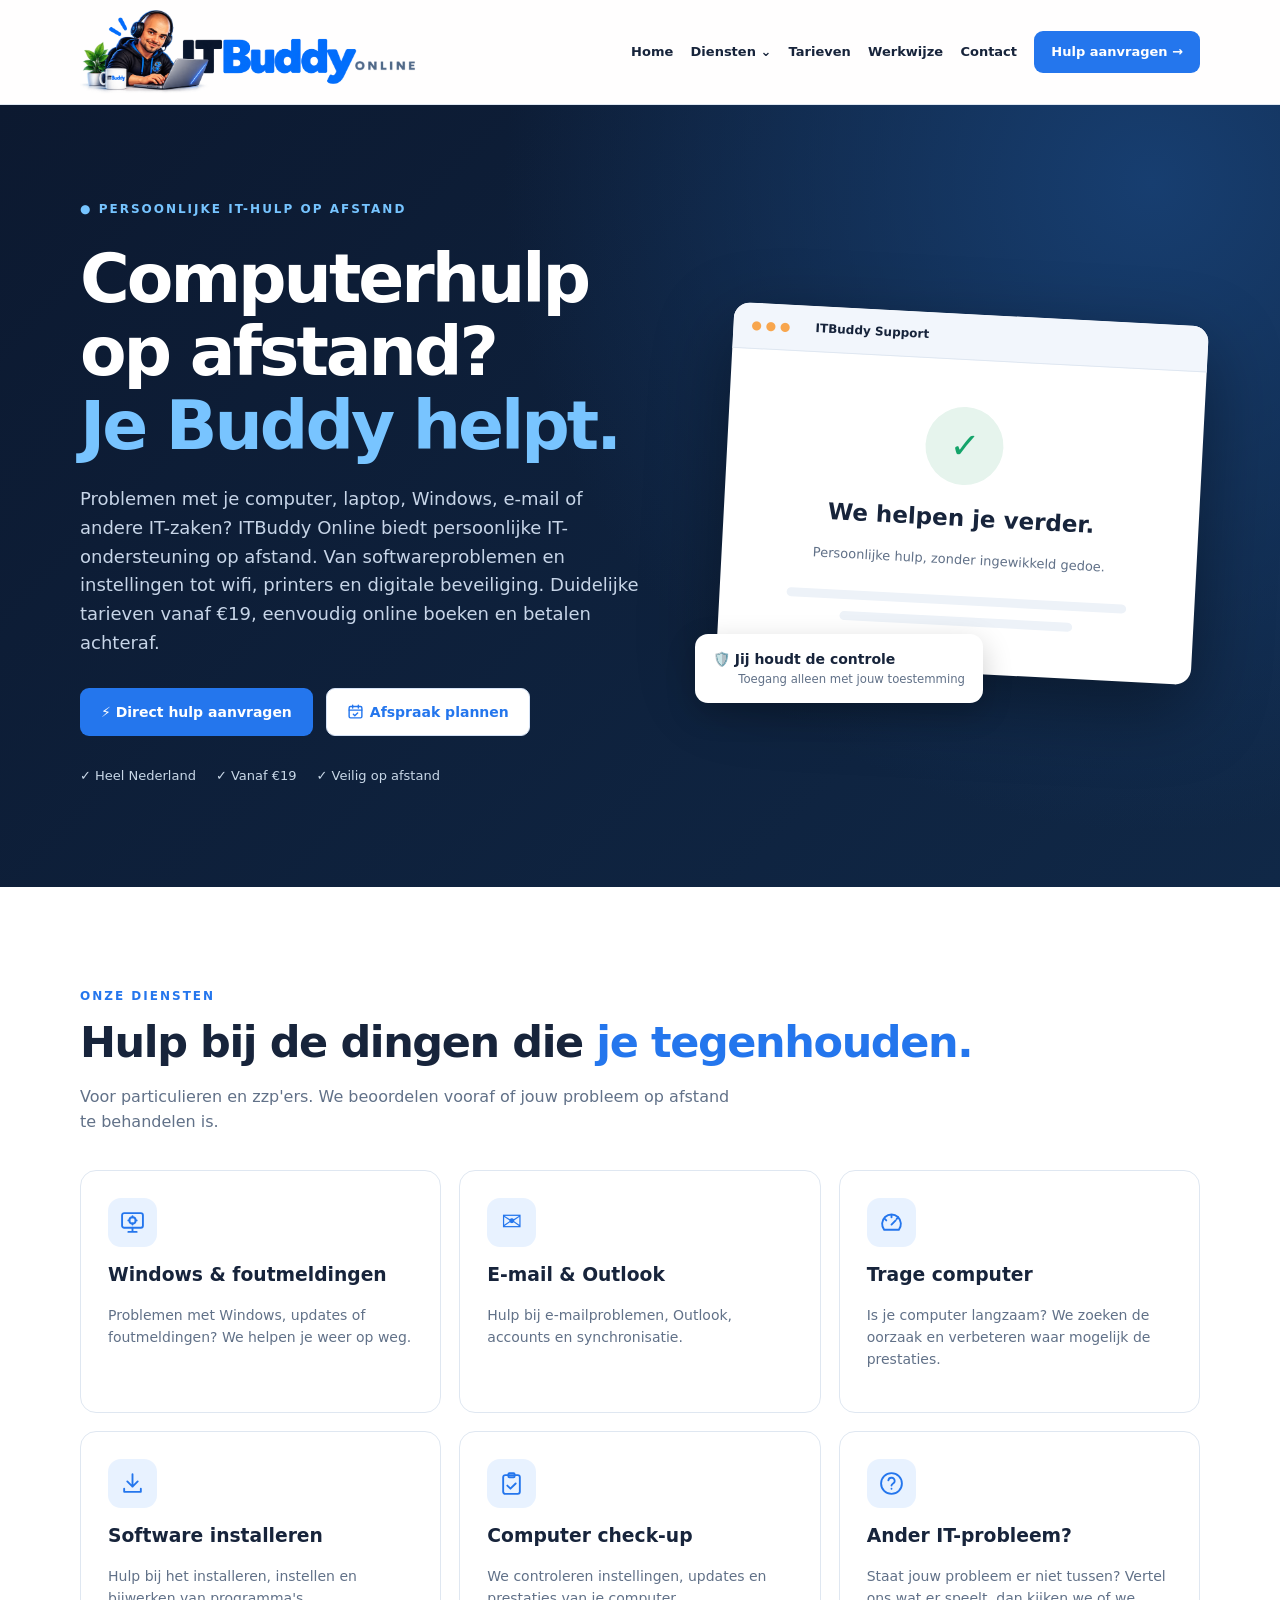
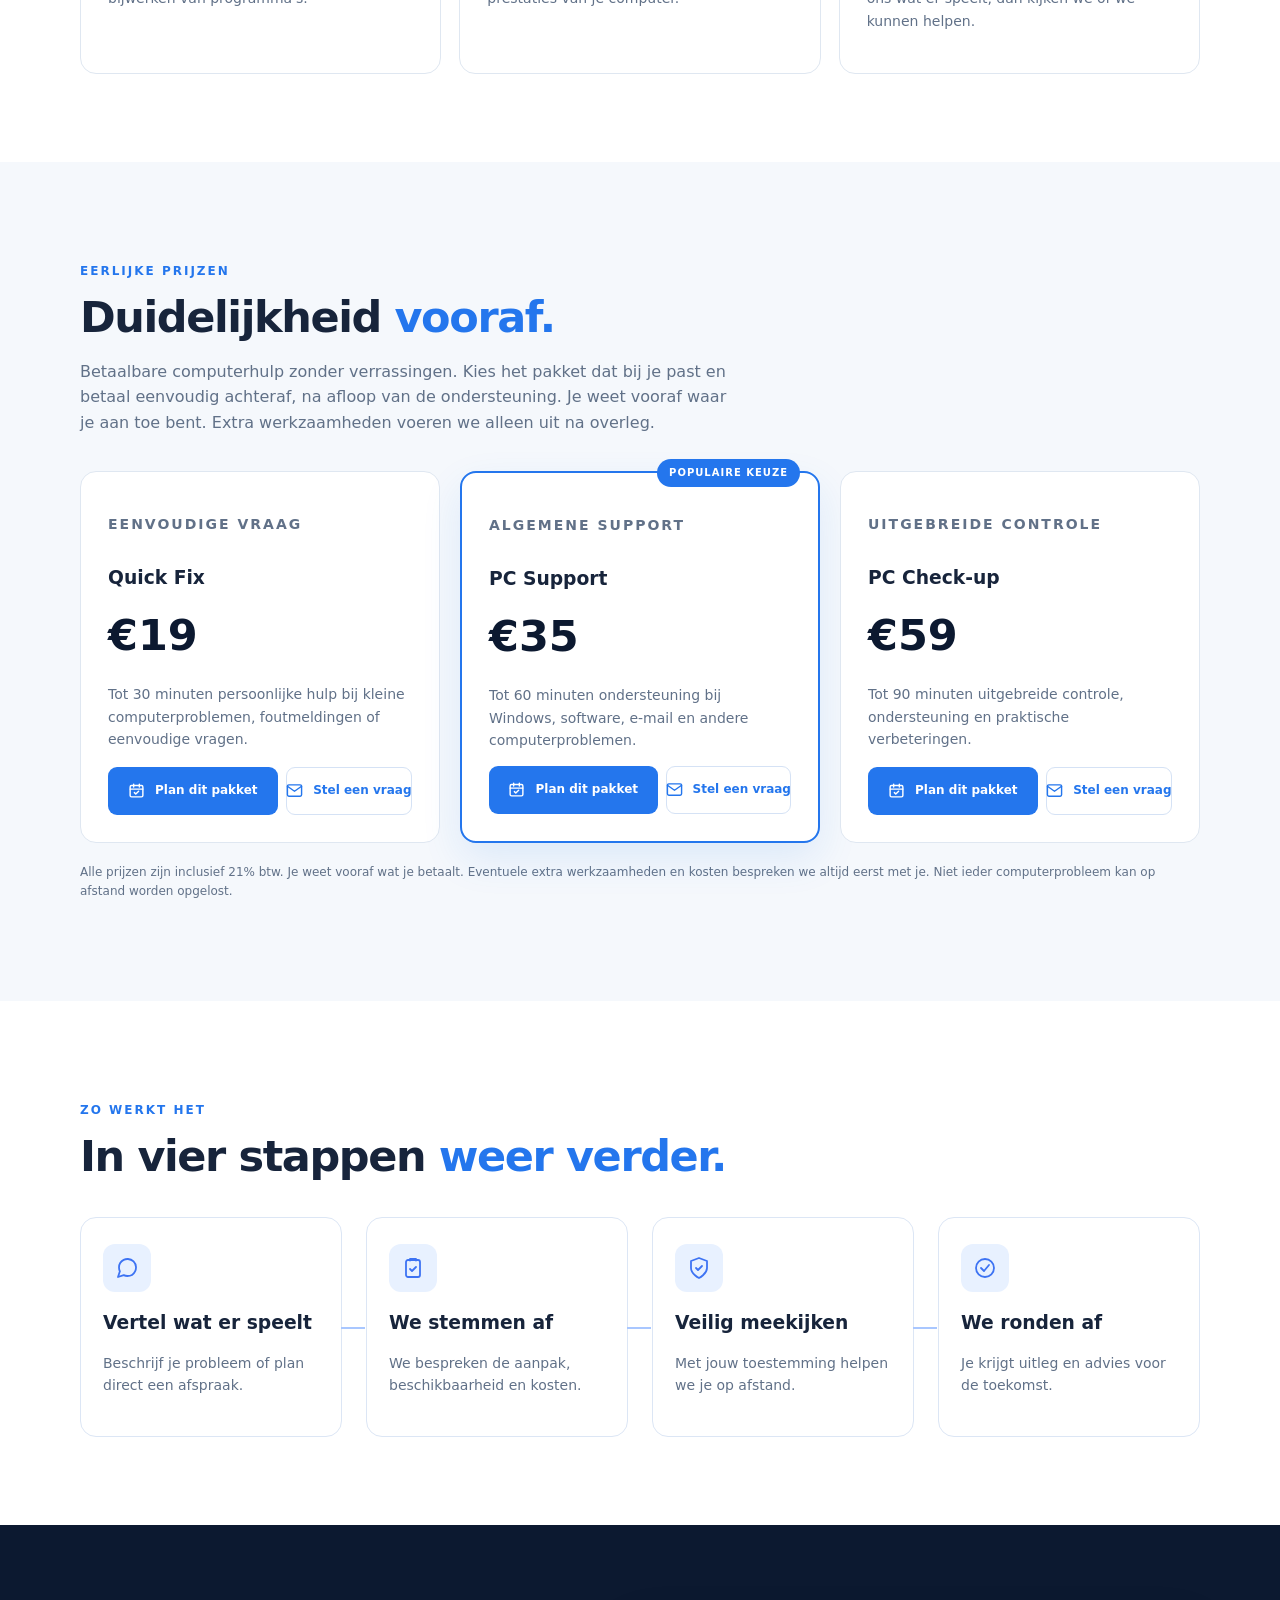
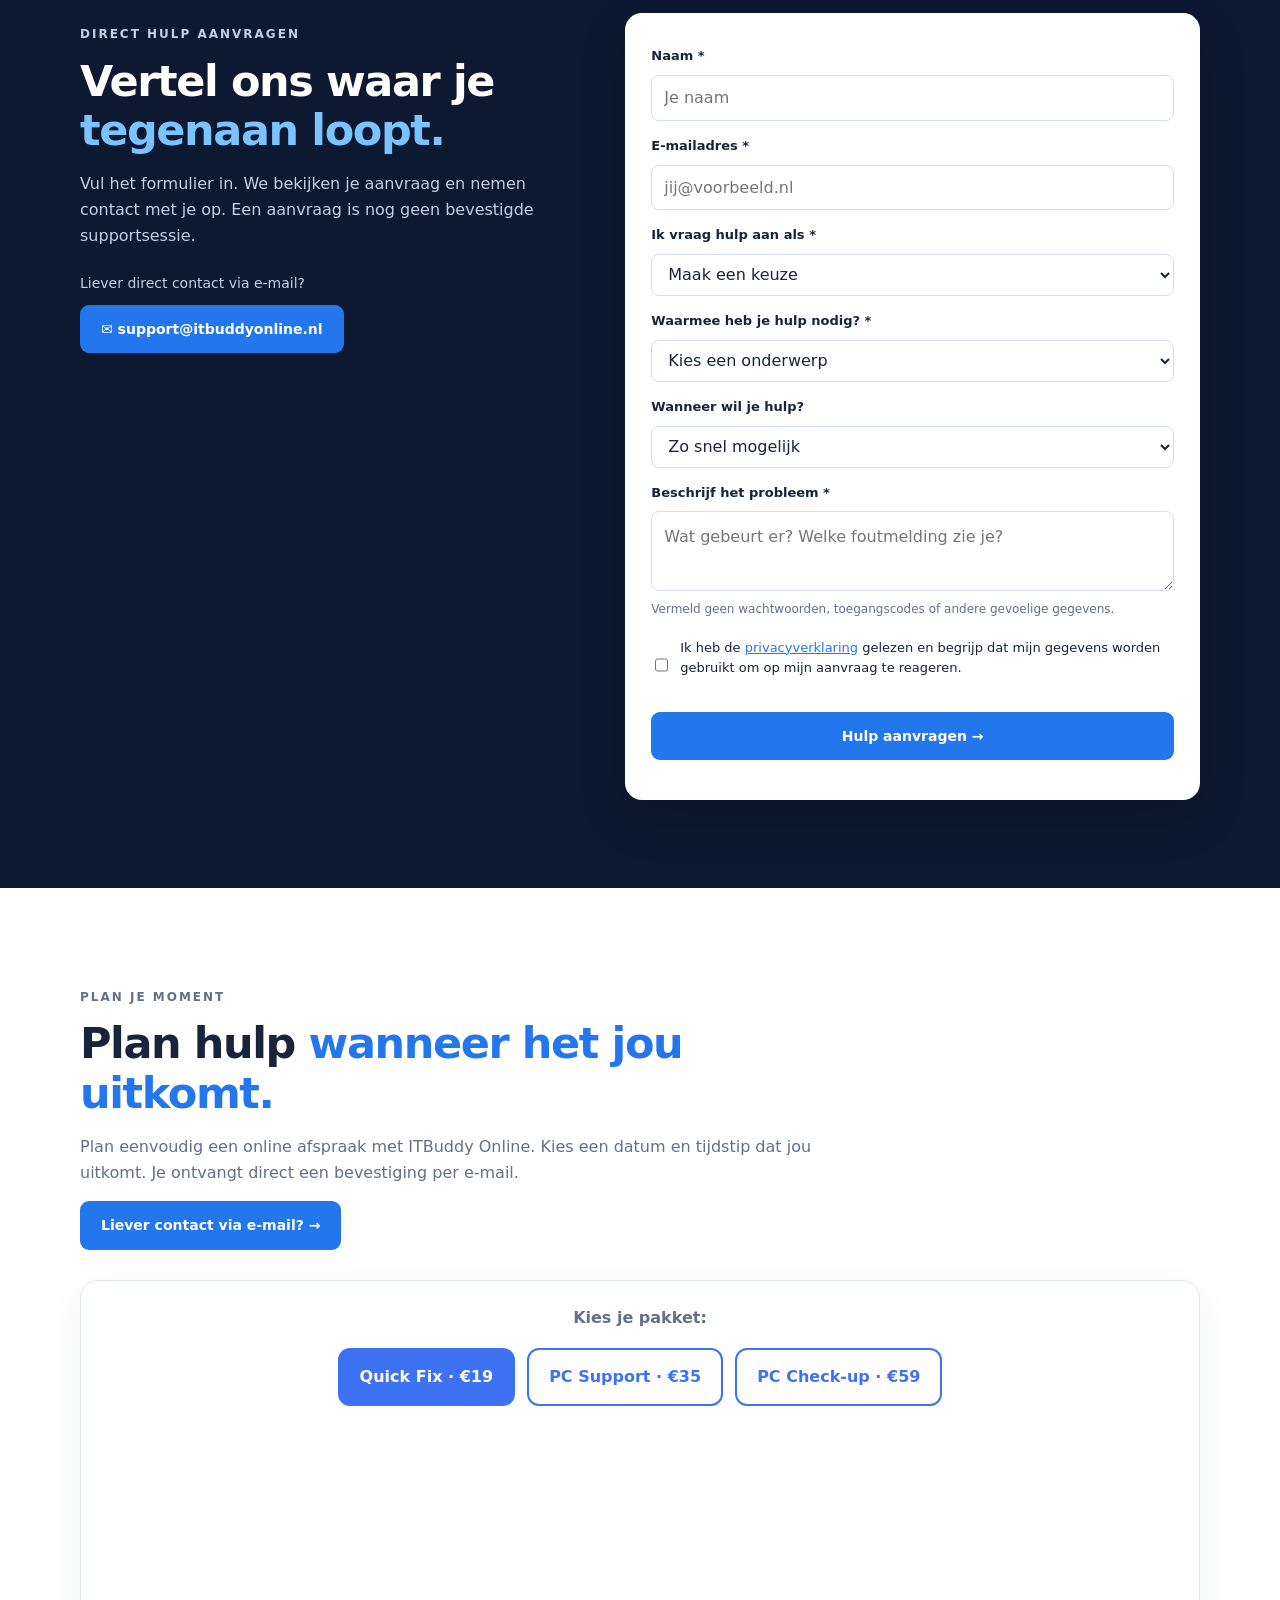
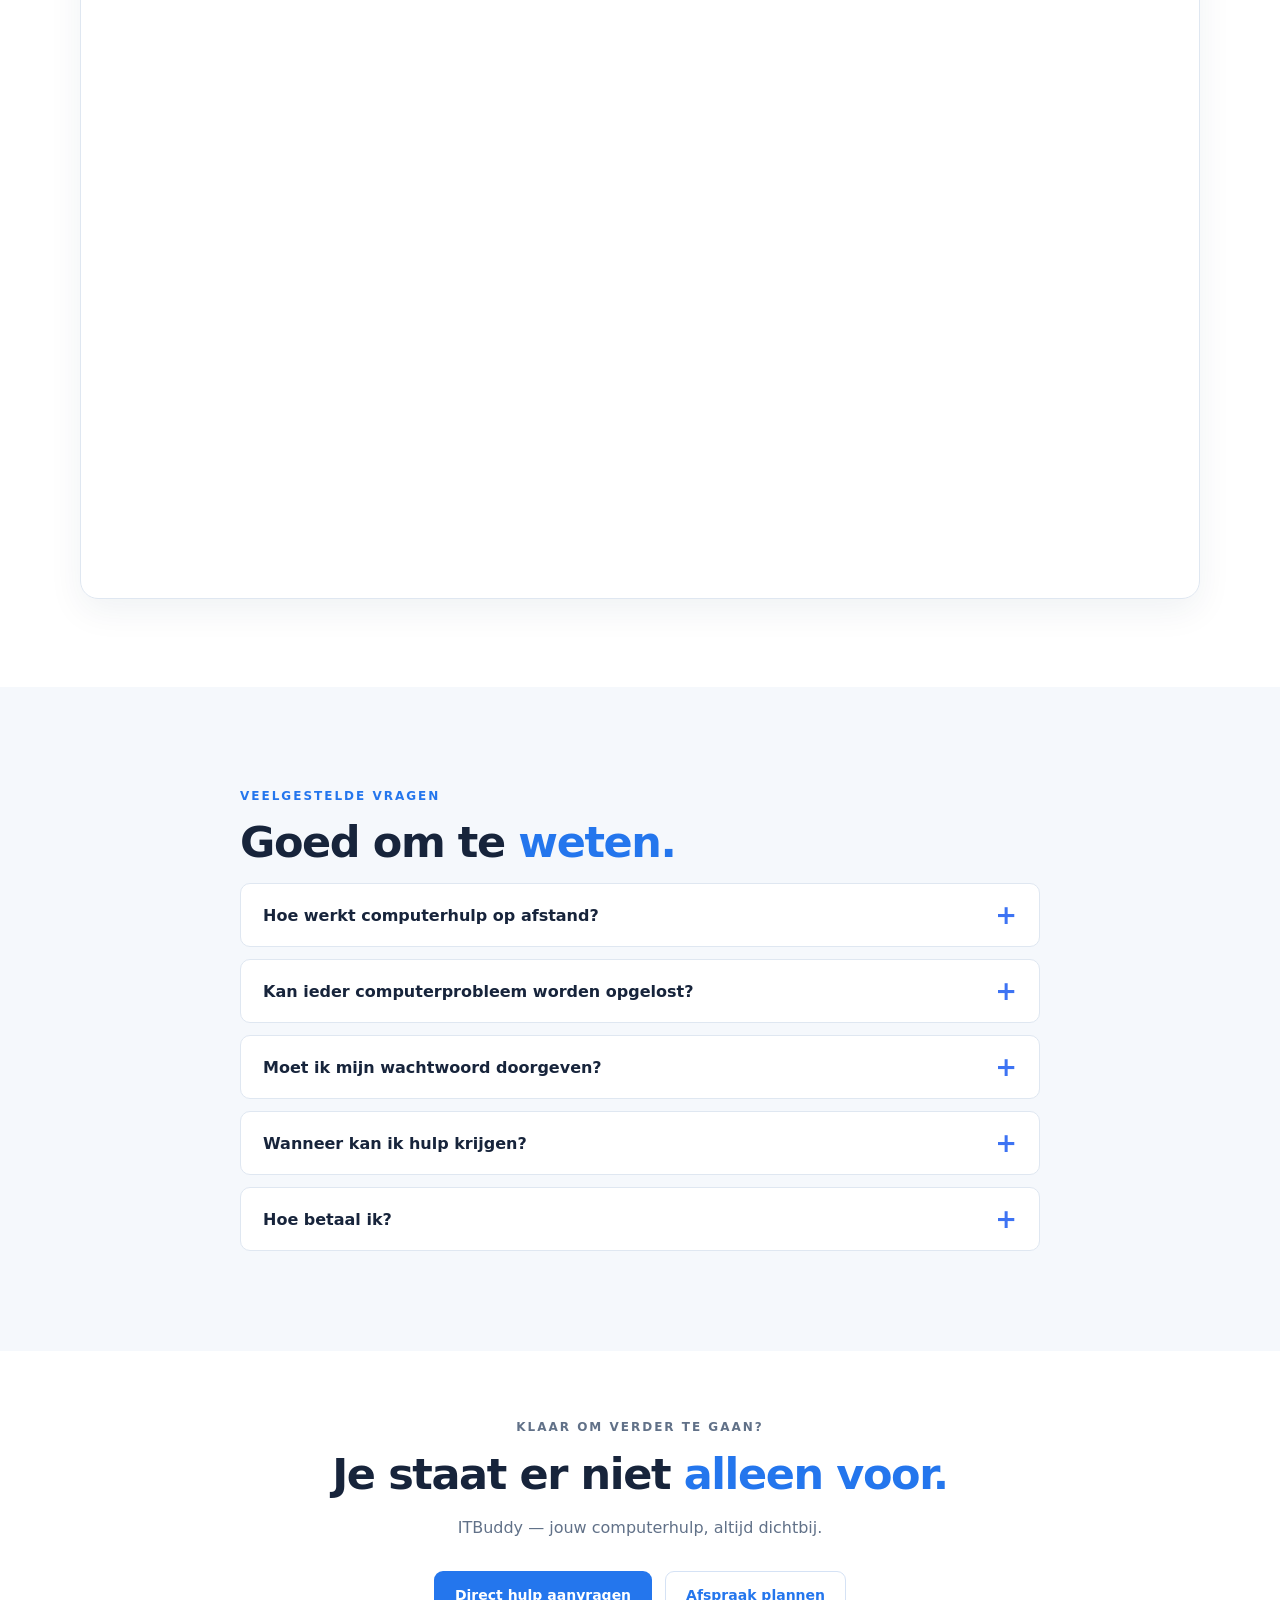
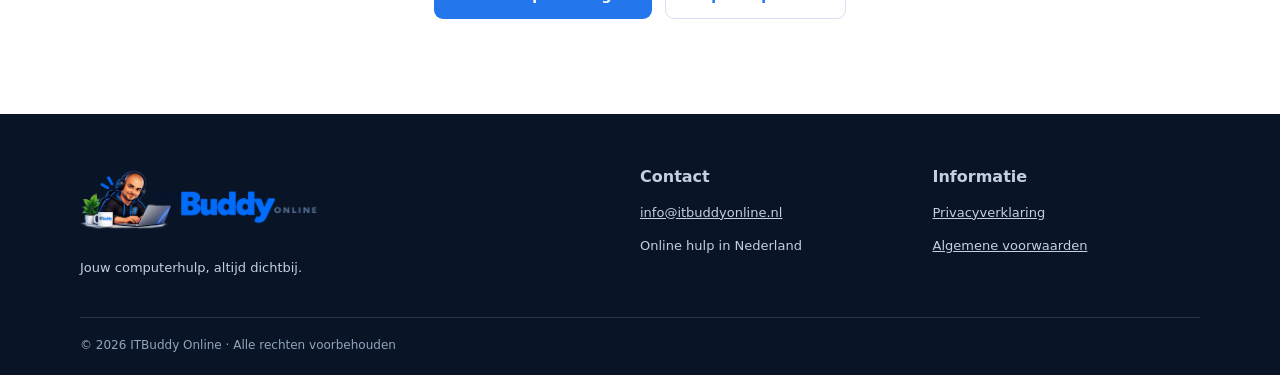
==== commit ad0745d6: "Implement package selection based on URL parameters Add event listener to handle package selection f" ====
--- a/index.html
+++ b/index.html
@@ -295,6 +295,16 @@
   frame.title = 'Boek ' + item.name + ' bij ITBuddy Online';
   if (frame.getAttribute('src') !== item.url) frame.src = item.url;
 }
+  
+window.addEventListener('load', function () {
+  const params = new URLSearchParams(window.location.search);
+  const pakket = params.get('pakket');
+
+  if (pakket !== null && /^[012]$/.test(pakket)) {
+    changePackageByIndex(Number(pakket));
+  }
+});
+
 </script>
 </div></div></section>
 <section class="section muted" id="faq"><div class="wrap narrow"><p class="kicker">VEELGESTELDE VRAGEN</p><h2>Goed om te <span>weten.</span></h2><details><summary>Hoe werkt computerhulp op afstand?</summary><p>We spreken samen een tijd af en gebruiken een geschikte remote-supportoplossing. Jij start de verbinding en houdt de controle.</p></details><details><summary>Kan ieder computerprobleem worden opgelost?</summary><p>Nee. Hardwaredefecten en sommige netwerkproblemen vragen fysieke hulp. We beoordelen vooraf wat mogelijk is.</p></details><details><summary>Moet ik mijn wachtwoord doorgeven?</summary><p>Nee. Deel nooit je wachtwoord via het aanvraagformulier. Indien nodig voer je gegevens zelf in tijdens de sessie.</p></details><details><summary>Wanneer kan ik hulp krijgen?</summary><p>Beschikbaarheid wordt na je aanvraag bevestigd. Er is nog geen gegarandeerde responstijd of 24/7-dienst.</p></details><details><summary>Hoe betaal ik?</summary><p>De betaalwijze en voorwaarden worden vooraf bevestigd. Een geïntegreerde betaalfunctie wordt later aangesloten.</p></details></div></section>
--- a/style.css
+++ b/style.css
@@ -645,3 +645,50 @@
     min-height: 855px;
   }
 }
+
+/* ITBuddy - klikbare doelgroepkaarten */
+
+#voor-wie a.audience-link,
+#voor-wie a.audience-link:visited,
+#voor-wie a.audience-link:hover {
+  text-decoration: none !important;
+  color: var(--ink);
+}
+
+/* Titels en beschrijvingen */
+#voor-wie .audience-link h3,
+#voor-wie .audience-link p {
+  color: inherit;
+  text-decoration: none;
+}
+
+/* Alleen de actie krijgt een blauwe kleur */
+#voor-wie .service-link-cta {
+  color: var(--blue);
+  font-weight: 700;
+  text-decoration: none;
+}
+
+/* ITBuddy - verbonden stappenplan */
+
+#werkwijze .step-card {
+  position: relative;
+}
+
+/* Subtiele lijn tussen de kaarten op desktop */
+@media (min-width: 1000px) {
+  #werkwijze .steps {
+    gap: 24px;
+  }
+
+  #werkwijze .step-card:not(:last-child)::after {
+    content: "";
+    position: absolute;
+    top: 50%;
+    left: 100%;
+    width: 24px;
+    height: 2px;
+    background: #A9C7FF;
+    z-index: 2;
+  }
+}
